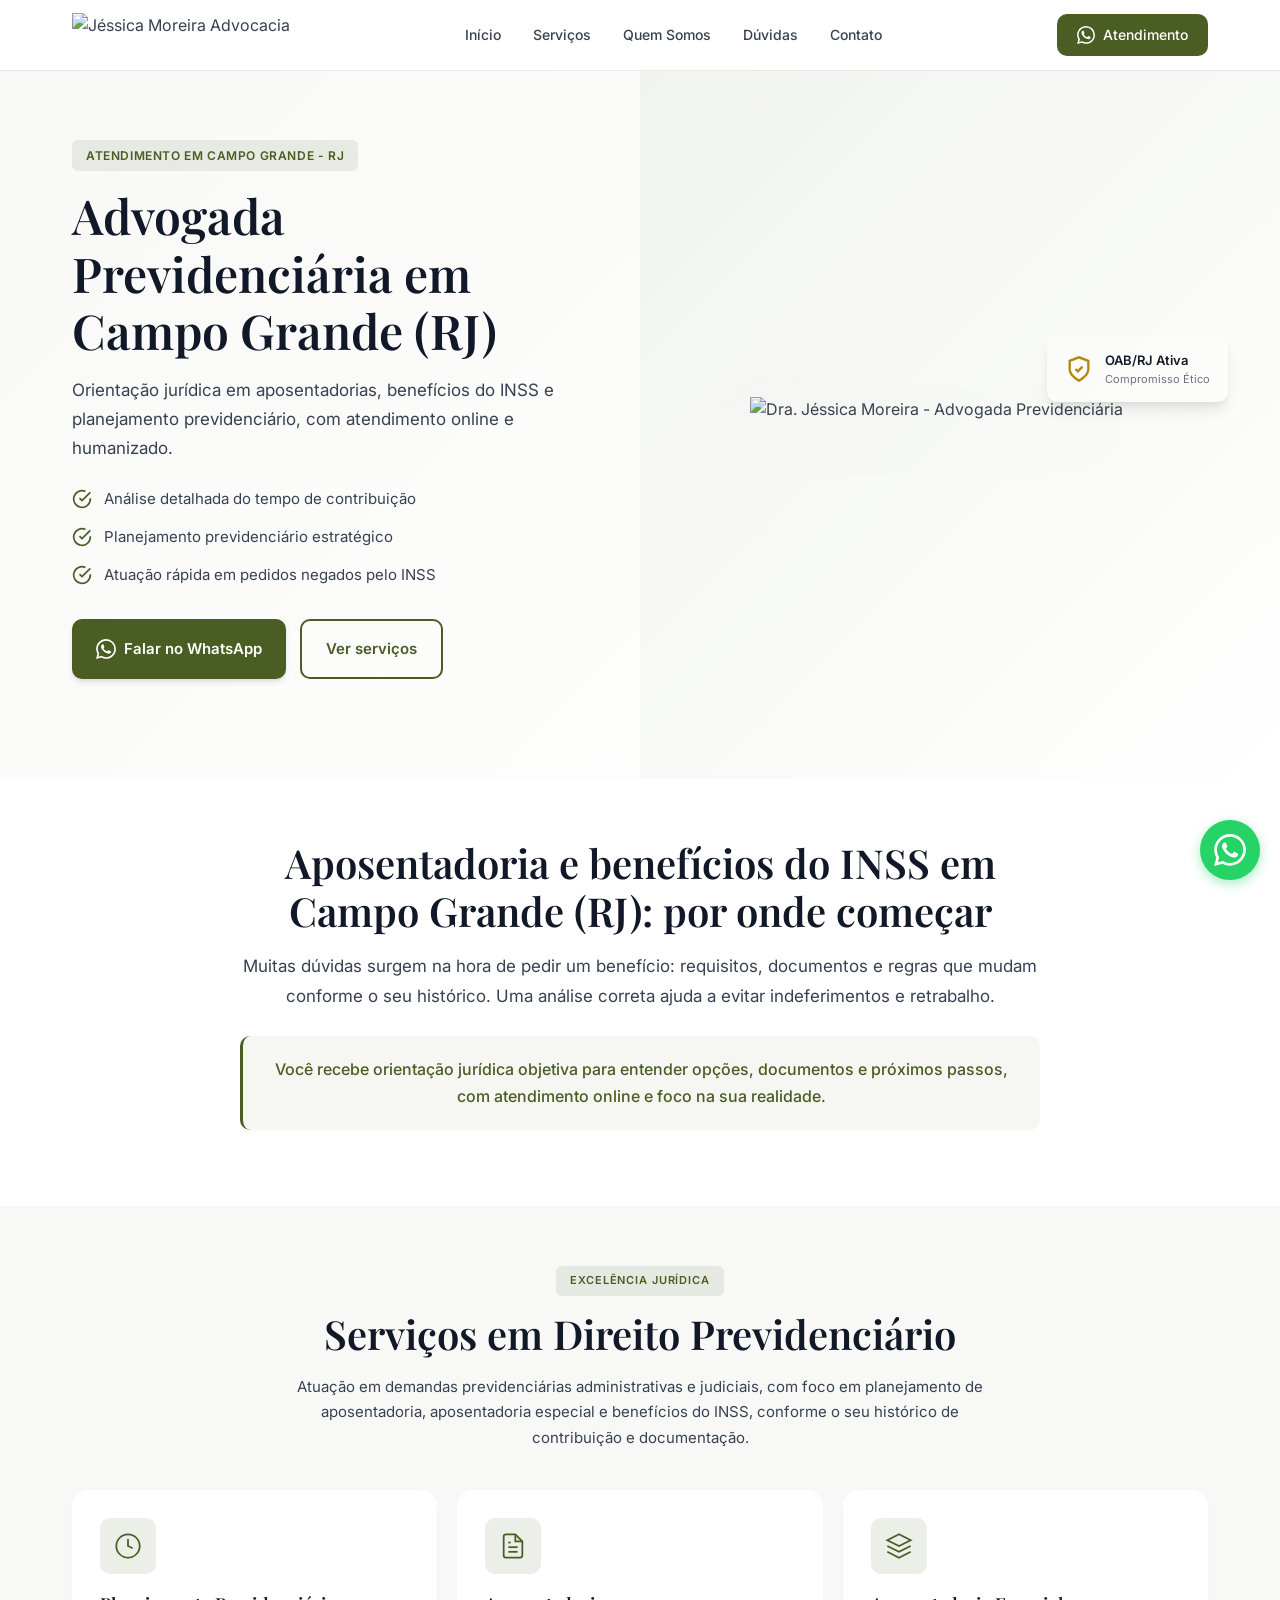
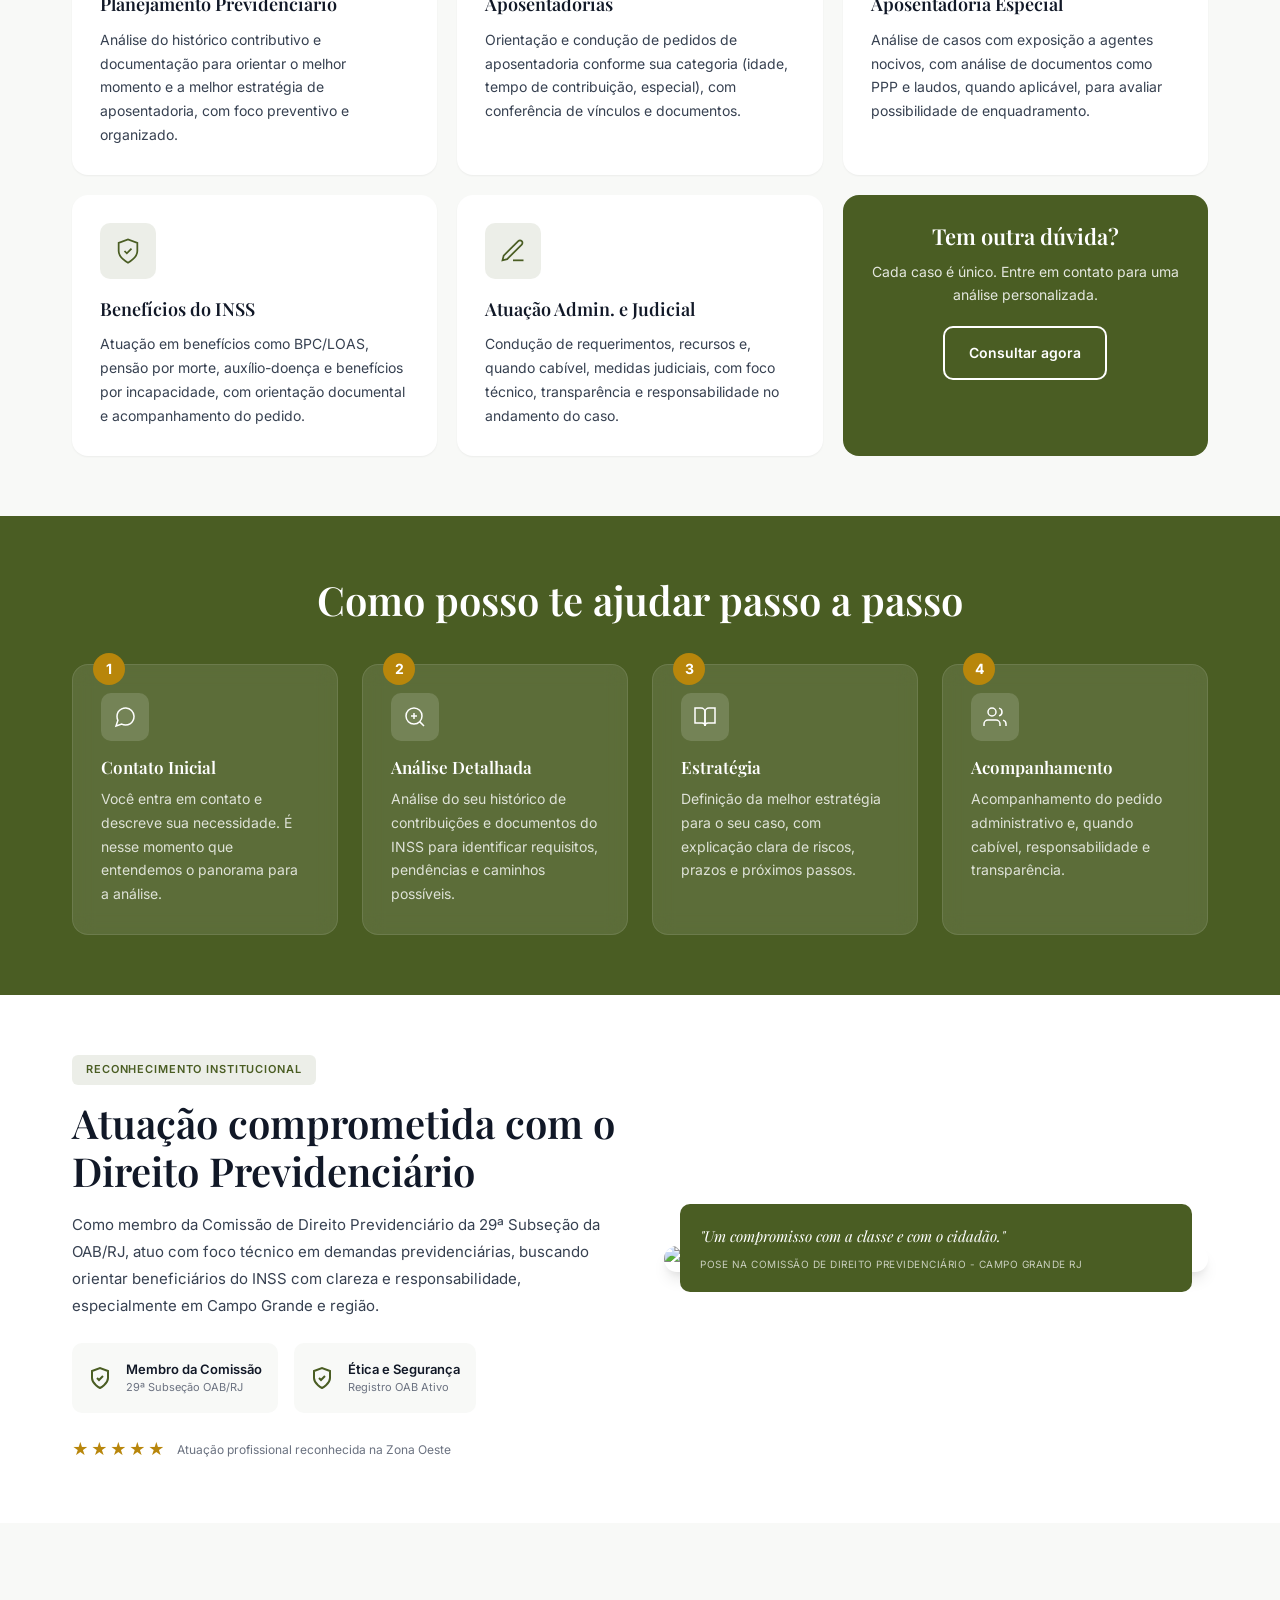
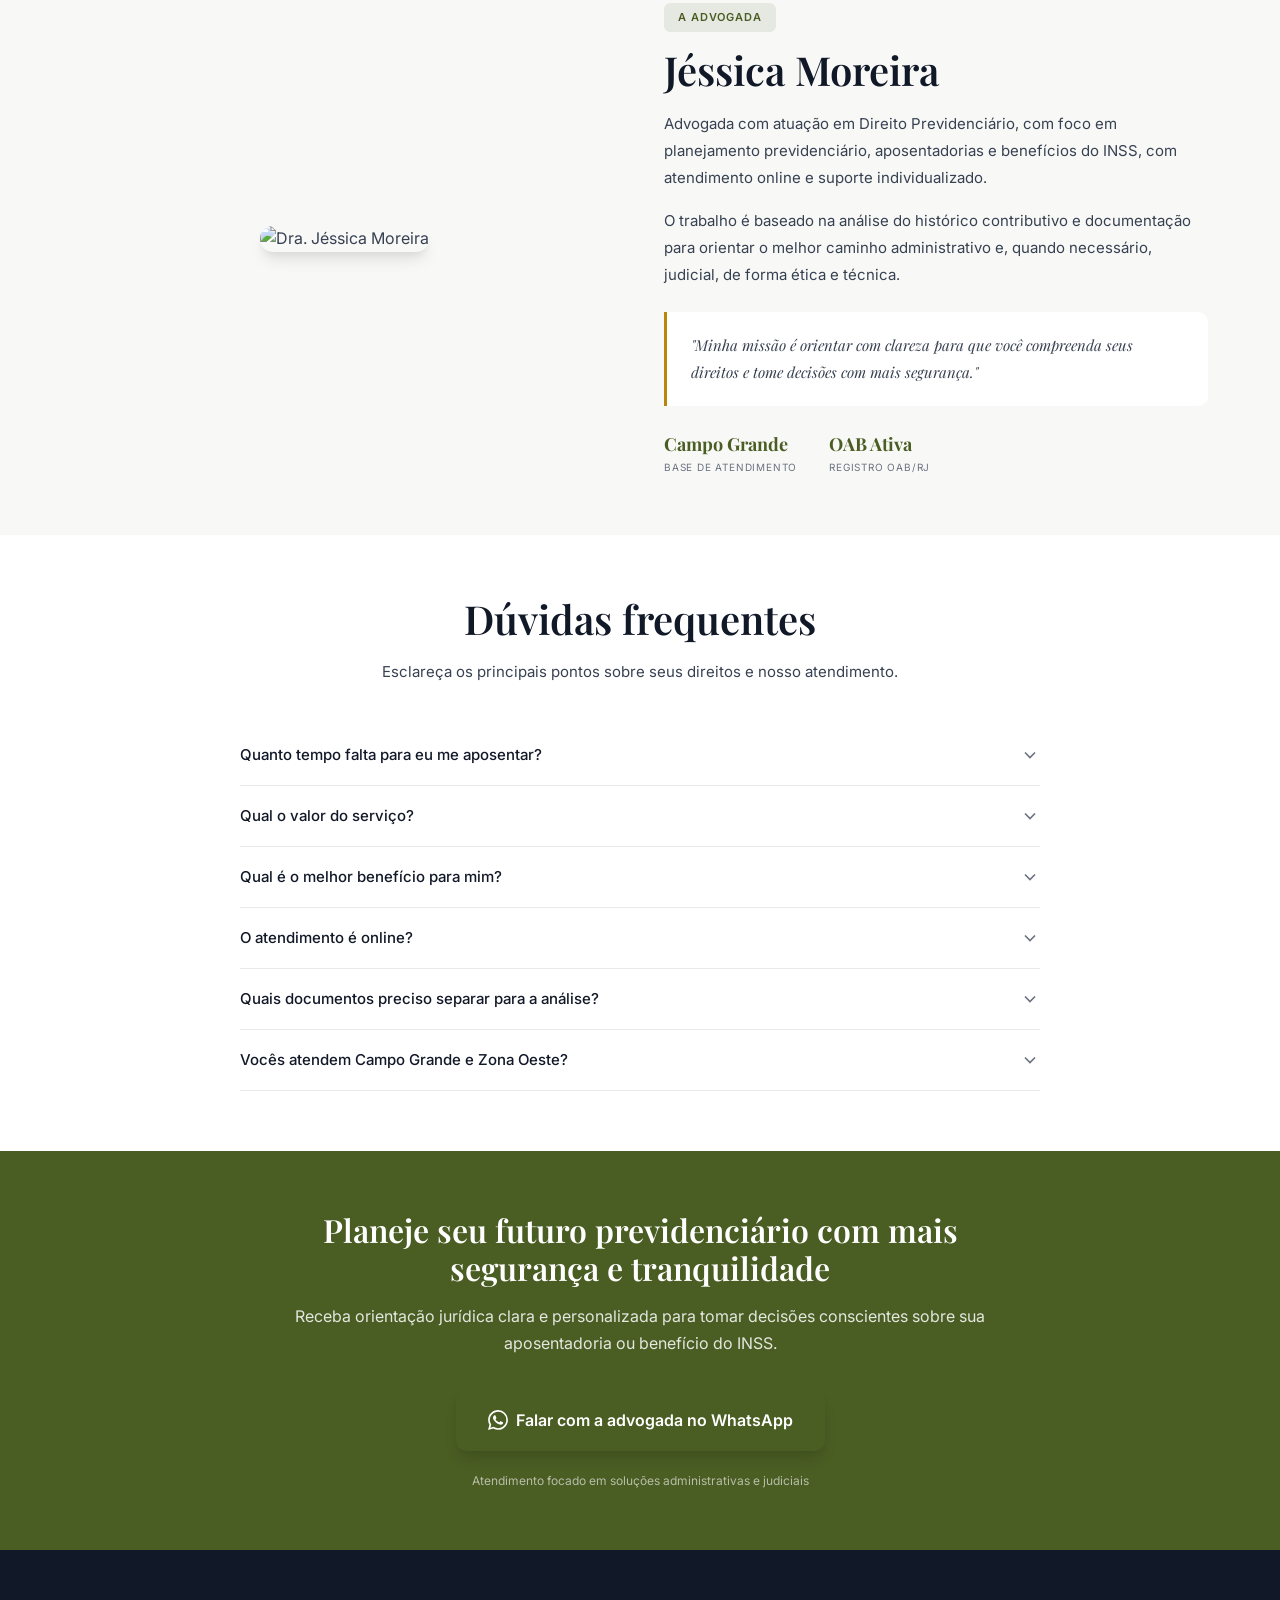
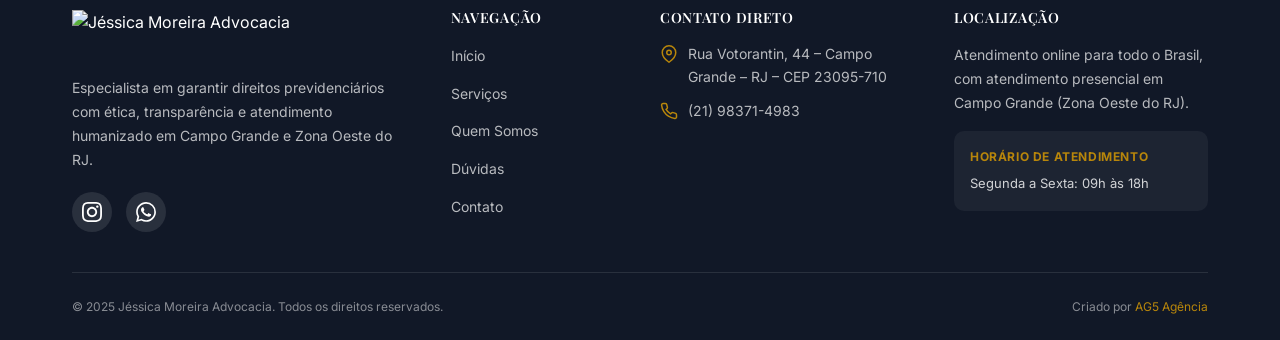
==== index.html @ 9cba7e59 "Initial deploy - Landing Page Jessica Moreira" ====
<!DOCTYPE html>
<html lang="pt-BR">

<head>
    <meta charset="UTF-8">
    <meta name="viewport" content="width=device-width, initial-scale=1.0">

    <!-- SEO Meta Tags -->
    <meta name="description"
        content="Advogada Previdenciária em Campo Grande - RJ. Atendimento humanizado para aposentadoria, benefícios do INSS e planejamento previdenciário.">
    <meta name="keywords"
        content="advogada previdenciária, Campo Grande, INSS, aposentadoria, benefícios, Zona Oeste, Rio de Janeiro">
    <meta name="author" content="Jéssica Moreira Advocacia">
    <meta name="robots" content="index, follow">
    <link rel="canonical" href="https://www.jessicamoreiraadvocacia.ag5agencia.site/">

    <!-- Open Graph / Facebook / WhatsApp -->
    <meta property="og:type" content="website">
    <meta property="og:url" content="https://www.jessicamoreiraadvocacia.ag5agencia.site/">
    <meta property="og:title" content="Advogada Previdenciária em Campo Grande - RJ | Jéssica Moreira">
    <meta property="og:description"
        content="Advocacia Previdenciária em Campo Grande - RJ. Atendimento humanizado para aposentadoria, benefícios do INSS e planejamento previdenciário.">
    <meta property="og:image"
        content="https://storage.googleapis.com/msgsndr/7hzaWcGgawCV1WudlwA7/media/697cf7ef5accfa83d52af95b.png">
    <meta property="og:locale" content="pt_BR">
    <meta property="og:site_name" content="Jéssica Moreira Advocacia">

    <!-- Twitter Card -->
    <meta name="twitter:card" content="summary_large_image">
    <meta name="twitter:url" content="https://www.jessicamoreiraadvocacia.ag5agencia.site/">
    <meta name="twitter:title" content="Advogada Previdenciária em Campo Grande - RJ | Jéssica Moreira">
    <meta name="twitter:description"
        content="Advocacia Previdenciária em Campo Grande - RJ. Atendimento humanizado para aposentadoria, benefícios do INSS e planejamento previdenciário.">
    <meta name="twitter:image"
        content="https://storage.googleapis.com/msgsndr/7hzaWcGgawCV1WudlwA7/media/697cf7ef5accfa83d52af95b.png">

    <!-- Favicon -->
    <link rel="icon" type="image/png" sizes="32x32"
        href="https://storage.googleapis.com/msgsndr/7hzaWcGgawCV1WudlwA7/media/697cf7ef1fd8275915f324a0.jpeg">
    <link rel="apple-touch-icon" sizes="180x180"
        href="https://storage.googleapis.com/msgsndr/7hzaWcGgawCV1WudlwA7/media/697cf7ef1fd8275915f324a0.jpeg">

    <title>Advogada Previdenciária em Campo Grande - RJ | Jéssica Moreira</title>

    <!-- Stylesheet -->
    <link rel="stylesheet" href="style.css">

    <!-- Google Fonts - Otimizado -->
    <link rel="preconnect" href="https://fonts.googleapis.com">
    <link rel="preconnect" href="https://fonts.gstatic.com" crossorigin>
    <link
        href="https://fonts.googleapis.com/css2?family=Playfair+Display:wght@400;600;700&family=Inter:wght@400;500;600&display=swap"
        rel="stylesheet">

    <!-- Schema.org JSON-LD -->
    <script type="application/ld+json">
    {
      "@context": "https://schema.org",
      "@type": "WebPage",
      "name": "Advogada Previdenciária em Campo Grande - RJ | Jéssica Moreira",
      "description": "Advocacia Previdenciária em Campo Grande - RJ, com atuação em aposentadorias, benefícios do INSS e planejamento previdenciário, com atendimento humanizado e online.",
      "url": "https://www.jessicamoreiraadvocacia.ag5agencia.site/",
      "mainEntity": {
        "@type": "LegalService",
        "name": "Jéssica Moreira Advocacia",
        "description": "Advocacia Previdenciária com atuação em aposentadorias, benefícios do INSS e planejamento previdenciário, com atendimento presencial em Campo Grande - RJ e online para todo o Brasil.",
        "telephone": "+5521983714983",
        "address": {
          "@type": "PostalAddress",
          "streetAddress": "Rua Votorantin, 44",
          "addressLocality": "Campo Grande",
          "addressRegion": "RJ",
          "postalCode": "23095-710",
          "addressCountry": "BR"
        },
        "geo": {
          "@type": "GeoCoordinates",
          "latitude": -22.9008,
          "longitude": -43.5564
        },
        "openingHours": "Mo-Fr 09:00-18:00",
        "areaServed": [
          { "@type": "Place", "name": "Campo Grande - RJ" },
          { "@type": "Place", "name": "Inhoaíba - RJ" },
          { "@type": "Place", "name": "Cosmos - RJ" },
          { "@type": "Place", "name": "Paciência - RJ" },
          { "@type": "Place", "name": "Guaratiba - RJ" },
          { "@type": "Place", "name": "Senador Vasconcelos - RJ" },
          { "@type": "Place", "name": "Santíssimo - RJ" },
          { "@type": "Place", "name": "Realengo - RJ" },
          { "@type": "Place", "name": "Bangu - RJ" }
        ],
        "sameAs": [
          "https://instagram.com/jessica.moreira.adv"
        ],
        "hasOfferCatalog": {
          "@type": "OfferCatalog",
          "name": "Serviços Previdenciários",
          "itemListElement": [
            {
              "@type": "Service",
              "name": "Planejamento Previdenciário",
              "serviceType": "Planejamento previdenciário"
            },
            {
              "@type": "Service",
              "name": "Aposentadorias",
              "serviceType": "Aposentadoria por idade, tempo de contribuição e especial"
            },
            {
              "@type": "Service",
              "name": "Aposentadoria Especial",
              "serviceType": "Análise de aposentadoria especial com PPP e laudos"
            },
            {
              "@type": "Service",
              "name": "Benefícios do INSS",
              "serviceType": "BPC/LOAS, pensão por morte e benefícios por incapacidade"
            },
            {
              "@type": "Service",
              "name": "Atuação Administrativa e Judicial",
              "serviceType": "Requerimentos, recursos e ações previdenciárias"
            }
          ]
        }
      }
    }
    </script>
</head>

<body>
    <!-- Header -->
    <header class="header" id="header">
        <div class="container">
            <div class="header-content">
                <a href="#" class="logo">
                    <img src="https://storage.googleapis.com/msgsndr/7hzaWcGgawCV1WudlwA7/media/697cf7ef1fd8275915f324a0.jpeg"
                        alt="Jéssica Moreira Advocacia">
                </a>
                <nav class="nav" id="nav">
                    <ul class="nav-list">
                        <li><a href="#inicio" class="nav-link">Início</a></li>
                        <li><a href="#servicos" class="nav-link">Serviços</a></li>
                        <li><a href="#sobre" class="nav-link">Quem Somos</a></li>
                        <li><a href="#faq" class="nav-link">Dúvidas</a></li>
                        <li><a href="#contato" class="nav-link">Contato</a></li>
                    </ul>
                </nav>
                <a href="https://wa.me/5521983714983?text=Ol%C3%A1%2C%20vim%20pelo%20site%20e%20gostaria%20de%20mais%20informa%C3%A7%C3%B5es."
                    class="btn-header" target="_blank">
                    <svg class="icon-whatsapp" viewBox="0 0 24 24" fill="currentColor">
                        <path
                            d="M17.472 14.382c-.297-.149-1.758-.867-2.03-.967-.273-.099-.471-.148-.67.15-.197.297-.767.966-.94 1.164-.173.199-.347.223-.644.075-.297-.15-1.255-.463-2.39-1.475-.883-.788-1.48-1.761-1.653-2.059-.173-.297-.018-.458.13-.606.134-.133.298-.347.446-.52.149-.174.198-.298.298-.497.099-.198.05-.371-.025-.52-.075-.149-.669-1.612-.916-2.207-.242-.579-.487-.5-.669-.51-.173-.008-.371-.01-.57-.01-.198 0-.52.074-.792.372-.272.297-1.04 1.016-1.04 2.479 0 1.462 1.065 2.875 1.213 3.074.149.198 2.096 3.2 5.077 4.487.709.306 1.262.489 1.694.625.712.227 1.36.195 1.871.118.571-.085 1.758-.719 2.006-1.413.248-.694.248-1.289.173-1.413-.074-.124-.272-.198-.57-.347m-5.421 7.403h-.004a9.87 9.87 0 01-5.031-1.378l-.361-.214-3.741.982.998-3.648-.235-.374a9.86 9.86 0 01-1.51-5.26c.001-5.45 4.436-9.884 9.888-9.884 2.64 0 5.122 1.03 6.988 2.898a9.825 9.825 0 012.893 6.994c-.003 5.45-4.437 9.884-9.885 9.884m8.413-18.297A11.815 11.815 0 0012.05 0C5.495 0 .16 5.335.157 11.892c0 2.096.547 4.142 1.588 5.945L.057 24l6.305-1.654a11.882 11.882 0 005.683 1.448h.005c6.554 0 11.89-5.335 11.893-11.893a11.821 11.821 0 00-3.48-8.413z" />
                    </svg>
                    Atendimento
                </a>
                <button class="menu-toggle" id="menuToggle" aria-label="Menu">
                    <span></span>
                    <span></span>
                    <span></span>
                </button>
            </div>
        </div>
    </header>

    <main>
        <!-- Hero Section -->
        <section class="hero" id="inicio">
            <div class="container">
                <div class="hero-content">
                    <div class="hero-text">
                        <span class="hero-tag">Atendimento em Campo Grande - RJ</span>
                        <h1 class="hero-title">Advogada Previdenciária em Campo Grande (RJ)</h1>
                        <p class="hero-subtitle">Orientação jurídica em aposentadorias, benefícios do INSS e
                            planejamento previdenciário, com atendimento online e humanizado.</p>
                        <ul class="hero-bullets">
                            <li>
                                <svg class="bullet-icon" viewBox="0 0 24 24" fill="none" stroke="currentColor"
                                    stroke-width="2">
                                    <path d="M22 11.08V12a10 10 0 1 1-5.93-9.14" />
                                    <polyline points="22 4 12 14.01 9 11.01" />
                                </svg>
                                Análise detalhada do tempo de contribuição
                            </li>
                            <li>
                                <svg class="bullet-icon" viewBox="0 0 24 24" fill="none" stroke="currentColor"
                                    stroke-width="2">
                                    <path d="M22 11.08V12a10 10 0 1 1-5.93-9.14" />
                                    <polyline points="22 4 12 14.01 9 11.01" />
                                </svg>
                                Planejamento previdenciário estratégico
                            </li>
                            <li>
                                <svg class="bullet-icon" viewBox="0 0 24 24" fill="none" stroke="currentColor"
                                    stroke-width="2">
                                    <path d="M22 11.08V12a10 10 0 1 1-5.93-9.14" />
                                    <polyline points="22 4 12 14.01 9 11.01" />
                                </svg>
                                Atuação rápida em pedidos negados pelo INSS
                            </li>
                        </ul>
                        <div class="hero-buttons">
                            <a href="https://wa.me/5521983714983?text=Ol%C3%A1%2C%20vim%20pelo%20site%20e%20gostaria%20de%20mais%20informa%C3%A7%C3%B5es."
                                class="btn-primary" target="_blank">
                                <svg class="btn-icon" viewBox="0 0 24 24" fill="currentColor">
                                    <path
                                        d="M17.472 14.382c-.297-.149-1.758-.867-2.03-.967-.273-.099-.471-.148-.67.15-.197.297-.767.966-.94 1.164-.173.199-.347.223-.644.075-.297-.15-1.255-.463-2.39-1.475-.883-.788-1.48-1.761-1.653-2.059-.173-.297-.018-.458.13-.606.134-.133.298-.347.446-.52.149-.174.198-.298.298-.497.099-.198.05-.371-.025-.52-.075-.149-.669-1.612-.916-2.207-.242-.579-.487-.5-.669-.51-.173-.008-.371-.01-.57-.01-.198 0-.52.074-.792.372-.272.297-1.04 1.016-1.04 2.479 0 1.462 1.065 2.875 1.213 3.074.149.198 2.096 3.2 5.077 4.487.709.306 1.262.489 1.694.625.712.227 1.36.195 1.871.118.571-.085 1.758-.719 2.006-1.413.248-.694.248-1.289.173-1.413-.074-.124-.272-.198-.57-.347m-5.421 7.403h-.004a9.87 9.87 0 01-5.031-1.378l-.361-.214-3.741.982.998-3.648-.235-.374a9.86 9.86 0 01-1.51-5.26c.001-5.45 4.436-9.884 9.888-9.884 2.64 0 5.122 1.03 6.988 2.898a9.825 9.825 0 012.893 6.994c-.003 5.45-4.437 9.884-9.885 9.884m8.413-18.297A11.815 11.815 0 0012.05 0C5.495 0 .16 5.335.157 11.892c0 2.096.547 4.142 1.588 5.945L.057 24l6.305-1.654a11.882 11.882 0 005.683 1.448h.005c6.554 0 11.89-5.335 11.893-11.893a11.821 11.821 0 00-3.48-8.413z" />
                                </svg>
                                Falar no WhatsApp
                            </a>
                            <a href="#servicos" class="btn-secondary">Ver serviços</a>
                        </div>
                    </div>
                    <div class="hero-image">
                        <img src="https://storage.googleapis.com/msgsndr/7hzaWcGgawCV1WudlwA7/media/697cf7ef5accfa83d52af95b.png"
                            alt="Dra. Jéssica Moreira - Advogada Previdenciária">
                        <div class="hero-badge">
                            <svg class="badge-icon" viewBox="0 0 24 24" fill="none" stroke="currentColor"
                                stroke-width="2">
                                <path d="M12 22s8-4 8-10V5l-8-3-8 3v7c0 6 8 10 8 10z" />
                                <path d="M9 12l2 2 4-4" />
                            </svg>
                            <div class="badge-text">
                                <strong>OAB/RJ Ativa</strong>
                                <span>Compromisso Ético</span>
                            </div>
                        </div>
                    </div>
                </div>
            </div>
            <div class="hero-decoration"></div>
        </section>

        <!-- Empatia Section -->
        <section class="empatia" id="empatia">
            <div class="container">
                <div class="empatia-content">
                    <h2 class="section-title">Aposentadoria e benefícios do INSS em Campo Grande (RJ): por onde começar
                    </h2>
                    <p class="empatia-text">Muitas dúvidas surgem na hora de pedir um benefício: requisitos, documentos
                        e regras que mudam conforme o seu histórico. Uma análise correta ajuda a evitar indeferimentos e
                        retrabalho.</p>
                    <p class="empatia-highlight">Você recebe orientação jurídica objetiva para entender opções,
                        documentos e próximos passos, com atendimento online e foco na sua realidade.</p>
                </div>
            </div>
        </section>

        <!-- Serviços Section -->
        <section class="servicos" id="servicos">
            <div class="container">
                <div class="section-header">
                    <span class="section-tag">Excelência Jurídica</span>
                    <h2 class="section-title">Serviços em Direito Previdenciário</h2>
                    <p class="section-description">Atuação em demandas previdenciárias administrativas e judiciais, com
                        foco em planejamento de aposentadoria, aposentadoria especial e benefícios do INSS, conforme o
                        seu histórico de contribuição e documentação.</p>
                </div>
                <div class="servicos-grid">
                    <div class="servico-card">
                        <div class="servico-icon">
                            <svg viewBox="0 0 24 24" fill="none" stroke="currentColor" stroke-width="1.5">
                                <circle cx="12" cy="12" r="10" />
                                <path d="M12 6v6l4 2" />
                            </svg>
                        </div>
                        <h3>Planejamento Previdenciário</h3>
                        <p>Análise do histórico contributivo e documentação para orientar o melhor momento e a melhor
                            estratégia de aposentadoria, com foco preventivo e organizado.</p>
                    </div>
                    <div class="servico-card">
                        <div class="servico-icon">
                            <svg viewBox="0 0 24 24" fill="none" stroke="currentColor" stroke-width="1.5">
                                <path d="M14 2H6a2 2 0 0 0-2 2v16a2 2 0 0 0 2 2h12a2 2 0 0 0 2-2V8z" />
                                <polyline points="14 2 14 8 20 8" />
                                <line x1="16" y1="13" x2="8" y2="13" />
                                <line x1="16" y1="17" x2="8" y2="17" />
                                <polyline points="10 9 9 9 8 9" />
                            </svg>
                        </div>
                        <h3>Aposentadorias</h3>
                        <p>Orientação e condução de pedidos de aposentadoria conforme sua categoria (idade, tempo de
                            contribuição, especial), com conferência de vínculos e documentos.</p>
                    </div>
                    <div class="servico-card">
                        <div class="servico-icon">
                            <svg viewBox="0 0 24 24" fill="none" stroke="currentColor" stroke-width="1.5">
                                <path d="M12 2L2 7l10 5 10-5-10-5z" />
                                <path d="M2 17l10 5 10-5" />
                                <path d="M2 12l10 5 10-5" />
                            </svg>
                        </div>
                        <h3>Aposentadoria Especial</h3>
                        <p>Análise de casos com exposição a agentes nocivos, com análise de documentos como PPP e
                            laudos, quando aplicável, para avaliar possibilidade de enquadramento.</p>
                    </div>
                    <div class="servico-card">
                        <div class="servico-icon">
                            <svg viewBox="0 0 24 24" fill="none" stroke="currentColor" stroke-width="1.5">
                                <path d="M12 22s8-4 8-10V5l-8-3-8 3v7c0 6 8 10 8 10z" />
                                <path d="M9 12l2 2 4-4" />
                            </svg>
                        </div>
                        <h3>Benefícios do INSS</h3>
                        <p>Atuação em benefícios como BPC/LOAS, pensão por morte, auxílio-doença e benefícios por
                            incapacidade, com orientação documental e acompanhamento do pedido.</p>
                    </div>
                    <div class="servico-card">
                        <div class="servico-icon">
                            <svg viewBox="0 0 24 24" fill="none" stroke="currentColor" stroke-width="1.5">
                                <path d="M12 20h9" />
                                <path d="M16.5 3.5a2.121 2.121 0 0 1 3 3L7 19l-4 1 1-4L16.5 3.5z" />
                            </svg>
                        </div>
                        <h3>Atuação Admin. e Judicial</h3>
                        <p>Condução de requerimentos, recursos e, quando cabível, medidas judiciais, com foco técnico,
                            transparência e responsabilidade no andamento do caso.</p>
                    </div>
                    <div class="servico-cta-card">
                        <h3>Tem outra dúvida?</h3>
                        <p>Cada caso é único. Entre em contato para uma análise personalizada.</p>
                        <a href="https://wa.me/5521983714983?text=Ol%C3%A1%2C%20vim%20pelo%20site%20e%20gostaria%20de%20mais%20informa%C3%A7%C3%B5es."
                            class="btn-outline" target="_blank">Consultar agora</a>
                    </div>
                </div>
            </div>
        </section>

        <!-- Como Funciona Section -->
        <section class="como-funciona" id="como-funciona">
            <div class="container">
                <div class="section-header">
                    <h2 class="section-title light">Como posso te ajudar passo a passo</h2>
                </div>
                <div class="passos-grid">
                    <div class="passo-card">
                        <div class="passo-numero">1</div>
                        <div class="passo-icon">
                            <svg viewBox="0 0 24 24" fill="none" stroke="currentColor" stroke-width="1.5">
                                <path
                                    d="M21 11.5a8.38 8.38 0 0 1-.9 3.8 8.5 8.5 0 0 1-7.6 4.7 8.38 8.38 0 0 1-3.8-.9L3 21l1.9-5.7a8.38 8.38 0 0 1-.9-3.8 8.5 8.5 0 0 1 4.7-7.6 8.38 8.38 0 0 1 3.8-.9h.5a8.48 8.48 0 0 1 8 8v.5z" />
                            </svg>
                        </div>
                        <h3>Contato Inicial</h3>
                        <p>Você entra em contato e descreve sua necessidade. É nesse momento que entendemos o panorama
                            para a análise.</p>
                    </div>
                    <div class="passo-card">
                        <div class="passo-numero">2</div>
                        <div class="passo-icon">
                            <svg viewBox="0 0 24 24" fill="none" stroke="currentColor" stroke-width="1.5">
                                <circle cx="11" cy="11" r="8" />
                                <path d="M21 21l-4.35-4.35" />
                                <path d="M11 8v6" />
                                <path d="M8 11h6" />
                            </svg>
                        </div>
                        <h3>Análise Detalhada</h3>
                        <p>Análise do seu histórico de contribuições e documentos do INSS para identificar requisitos,
                            pendências e caminhos possíveis.</p>
                    </div>
                    <div class="passo-card">
                        <div class="passo-numero">3</div>
                        <div class="passo-icon">
                            <svg viewBox="0 0 24 24" fill="none" stroke="currentColor" stroke-width="1.5">
                                <path d="M2 3h6a4 4 0 0 1 4 4v14a3 3 0 0 0-3-3H2z" />
                                <path d="M22 3h-6a4 4 0 0 0-4 4v14a3 3 0 0 1 3-3h7z" />
                            </svg>
                        </div>
                        <h3>Estratégia</h3>
                        <p>Definição da melhor estratégia para o seu caso, com explicação clara de riscos, prazos e
                            próximos passos.</p>
                    </div>
                    <div class="passo-card">
                        <div class="passo-numero">4</div>
                        <div class="passo-icon">
                            <svg viewBox="0 0 24 24" fill="none" stroke="currentColor" stroke-width="1.5">
                                <path d="M17 21v-2a4 4 0 0 0-4-4H5a4 4 0 0 0-4 4v2" />
                                <circle cx="9" cy="7" r="4" />
                                <path d="M23 21v-2a4 4 0 0 0-3-3.87" />
                                <path d="M16 3.13a4 4 0 0 1 0 7.75" />
                            </svg>
                        </div>
                        <h3>Acompanhamento</h3>
                        <p>Acompanhamento do pedido administrativo e, quando cabível, responsabilidade e transparência.
                        </p>
                    </div>
                </div>
            </div>
        </section>

        <!-- Autoridade Section -->
        <section class="autoridade" id="autoridade">
            <div class="container">
                <div class="autoridade-content">
                    <div class="autoridade-text">
                        <span class="section-tag">Reconhecimento Institucional</span>
                        <h2 class="section-title">Atuação comprometida com o Direito Previdenciário</h2>
                        <p>Como membro da Comissão de Direito Previdenciário da 29ª Subseção da OAB/RJ, atuo com foco
                            técnico em demandas previdenciárias, buscando orientar beneficiários do INSS com clareza e
                            responsabilidade, especialmente em Campo Grande e região.</p>
                        <div class="autoridade-badges">
                            <div class="badge-item">
                                <svg viewBox="0 0 24 24" fill="none" stroke="currentColor" stroke-width="2">
                                    <path d="M12 22s8-4 8-10V5l-8-3-8 3v7c0 6 8 10 8 10z" />
                                    <path d="M9 12l2 2 4-4" />
                                </svg>
                                <div>
                                    <strong>Membro da Comissão</strong>
                                    <span>29ª Subseção OAB/RJ</span>
                                </div>
                            </div>
                            <div class="badge-item">
                                <svg viewBox="0 0 24 24" fill="none" stroke="currentColor" stroke-width="2">
                                    <path d="M12 22s8-4 8-10V5l-8-3-8 3v7c0 6 8 10 8 10z" />
                                    <path d="M9 12l2 2 4-4" />
                                </svg>
                                <div>
                                    <strong>Ética e Segurança</strong>
                                    <span>Registro OAB Ativo</span>
                                </div>
                            </div>
                        </div>
                        <div class="autoridade-stars">
                            <span class="stars">★★★★★</span>
                            <span class="stars-text">Atuação profissional reconhecida na Zona Oeste</span>
                        </div>
                    </div>
                    <div class="autoridade-image">
                        <img src="https://storage.googleapis.com/msgsndr/7hzaWcGgawCV1WudlwA7/media/697cf7ef66e7ca856b348fcb.png"
                            alt="Dra. Jéssica Moreira em evento institucional">
                        <div class="autoridade-quote">
                            <p>"Um compromisso com a classe e com o cidadão."</p>
                            <span>POSE NA COMISSÃO DE DIREITO PREVIDENCIÁRIO - CAMPO GRANDE RJ</span>
                        </div>
                    </div>
                </div>
            </div>
        </section>

        <!-- Sobre Section -->
        <section class="sobre" id="sobre">
            <div class="container">
                <div class="sobre-content">
                    <div class="sobre-image">
                        <img src="https://storage.googleapis.com/msgsndr/7hzaWcGgawCV1WudlwA7/media/697cf7ef5accfa83d52af95b.png"
                            alt="Dra. Jéssica Moreira">
                    </div>
                    <div class="sobre-text">
                        <span class="section-tag">A Advogada</span>
                        <h2 class="section-title">Jéssica Moreira</h2>
                        <p>Advogada com atuação em Direito Previdenciário, com foco em planejamento previdenciário,
                            aposentadorias e benefícios do INSS, com atendimento online e suporte individualizado.</p>
                        <p>O trabalho é baseado na análise do histórico contributivo e documentação para orientar o
                            melhor caminho administrativo e, quando necessário, judicial, de forma ética e técnica.</p>
                        <blockquote>
                            <p>"Minha missão é orientar com clareza para que você compreenda seus direitos e tome
                                decisões com mais segurança."</p>
                        </blockquote>
                        <div class="sobre-info">
                            <div class="info-item">
                                <strong>Campo Grande</strong>
                                <span>BASE DE ATENDIMENTO</span>
                            </div>
                            <div class="info-item">
                                <strong>OAB Ativa</strong>
                                <span>REGISTRO OAB/RJ</span>
                            </div>
                        </div>
                    </div>
                </div>
            </div>
        </section>

        <!-- FAQ Section -->
        <section class="faq" id="faq">
            <div class="container">
                <div class="section-header">
                    <h2 class="section-title">Dúvidas frequentes</h2>
                    <p class="section-description">Esclareça os principais pontos sobre seus direitos e nosso
                        atendimento.</p>
                </div>
                <div class="faq-list">
                    <div class="faq-item">
                        <button class="faq-question">
                            <span>Quanto tempo falta para eu me aposentar?</span>
                            <svg class="faq-icon" viewBox="0 0 24 24" fill="none" stroke="currentColor"
                                stroke-width="2">
                                <polyline points="6 9 12 15 18 9" />
                            </svg>
                        </button>
                        <div class="faq-answer">
                            <p>O tempo de aposentadoria depende de vários fatores: idade, tempo de contribuição, tipo de
                                trabalho realizado e regras vigentes. A melhor forma de saber é através de uma análise
                                individualizada do seu caso.</p>
                        </div>
                    </div>
                    <div class="faq-item">
                        <button class="faq-question">
                            <span>Qual o valor do serviço?</span>
                            <svg class="faq-icon" viewBox="0 0 24 24" fill="none" stroke="currentColor"
                                stroke-width="2">
                                <polyline points="6 9 12 15 18 9" />
                            </svg>
                        </button>
                        <div class="faq-answer">
                            <p>O valor é definido após análise do caso, pois depende da complexidade e do tipo de
                                demanda. Entre em contato para uma avaliação personalizada.</p>
                        </div>
                    </div>
                    <div class="faq-item">
                        <button class="faq-question">
                            <span>Qual é o melhor benefício para mim?</span>
                            <svg class="faq-icon" viewBox="0 0 24 24" fill="none" stroke="currentColor"
                                stroke-width="2">
                                <polyline points="6 9 12 15 18 9" />
                            </svg>
                        </button>
                        <div class="faq-answer">
                            <p>Isso depende do seu perfil contributivo, idade, tempo de trabalho e necessidades
                                específicas. Uma análise detalhada ajuda a identificar a melhor opção para você.</p>
                        </div>
                    </div>
                    <div class="faq-item">
                        <button class="faq-question">
                            <span>O atendimento é online?</span>
                            <svg class="faq-icon" viewBox="0 0 24 24" fill="none" stroke="currentColor"
                                stroke-width="2">
                                <polyline points="6 9 12 15 18 9" />
                            </svg>
                        </button>
                        <div class="faq-answer">
                            <p>Sim! Ofereço atendimento online para todo o Brasil, com a mesma qualidade e dedicação do
                                atendimento presencial. Também atendo presencialmente em Campo Grande - RJ.</p>
                        </div>
                    </div>
                    <div class="faq-item">
                        <button class="faq-question">
                            <span>Quais documentos preciso separar para a análise?</span>
                            <svg class="faq-icon" viewBox="0 0 24 24" fill="none" stroke="currentColor"
                                stroke-width="2">
                                <polyline points="6 9 12 15 18 9" />
                            </svg>
                        </button>
                        <div class="faq-answer">
                            <p>Em geral: CNIS, documento de identidade, comprovante de residência, carteira de trabalho
                                e documentos específicos conforme o pedido (ex: laudos/PPP em aposentadoria especial).
                            </p>
                        </div>
                    </div>
                    <div class="faq-item">
                        <button class="faq-question">
                            <span>Vocês atendem Campo Grande e Zona Oeste?</span>
                            <svg class="faq-icon" viewBox="0 0 24 24" fill="none" stroke="currentColor"
                                stroke-width="2">
                                <polyline points="6 9 12 15 18 9" />
                            </svg>
                        </button>
                        <div class="faq-answer">
                            <p>Sim! Atendo Campo Grande - RJ e toda a Zona Oeste do Rio de Janeiro, além de atendimento
                                online para outras regiões.</p>
                        </div>
                    </div>
                </div>
            </div>
        </section>

        <!-- CTA Final Section -->
        <section class="cta-final" id="contato">
            <div class="container">
                <div class="cta-content">
                    <h2 class="cta-title">Planeje seu futuro previdenciário com mais segurança e tranquilidade</h2>
                    <p class="cta-text">Receba orientação jurídica clara e personalizada para tomar decisões conscientes
                        sobre sua aposentadoria ou benefício do INSS.</p>
                    <a href="https://wa.me/5521983714983?text=Ol%C3%A1%2C%20vim%20pelo%20site%20e%20gostaria%20de%20mais%20informa%C3%A7%C3%B5es."
                        class="btn-cta" target="_blank">
                        <svg class="btn-icon" viewBox="0 0 24 24" fill="currentColor">
                            <path
                                d="M17.472 14.382c-.297-.149-1.758-.867-2.03-.967-.273-.099-.471-.148-.67.15-.197.297-.767.966-.94 1.164-.173.199-.347.223-.644.075-.297-.15-1.255-.463-2.39-1.475-.883-.788-1.48-1.761-1.653-2.059-.173-.297-.018-.458.13-.606.134-.133.298-.347.446-.52.149-.174.198-.298.298-.497.099-.198.05-.371-.025-.52-.075-.149-.669-1.612-.916-2.207-.242-.579-.487-.5-.669-.51-.173-.008-.371-.01-.57-.01-.198 0-.52.074-.792.372-.272.297-1.04 1.016-1.04 2.479 0 1.462 1.065 2.875 1.213 3.074.149.198 2.096 3.2 5.077 4.487.709.306 1.262.489 1.694.625.712.227 1.36.195 1.871.118.571-.085 1.758-.719 2.006-1.413.248-.694.248-1.289.173-1.413-.074-.124-.272-.198-.57-.347m-5.421 7.403h-.004a9.87 9.87 0 01-5.031-1.378l-.361-.214-3.741.982.998-3.648-.235-.374a9.86 9.86 0 01-1.51-5.26c.001-5.45 4.436-9.884 9.888-9.884 2.64 0 5.122 1.03 6.988 2.898a9.825 9.825 0 012.893 6.994c-.003 5.45-4.437 9.884-9.885 9.884m8.413-18.297A11.815 11.815 0 0012.05 0C5.495 0 .16 5.335.157 11.892c0 2.096.547 4.142 1.588 5.945L.057 24l6.305-1.654a11.882 11.882 0 005.683 1.448h.005c6.554 0 11.89-5.335 11.893-11.893a11.821 11.821 0 00-3.48-8.413z" />
                        </svg>
                        Falar com a advogada no WhatsApp
                    </a>
                    <p class="cta-note">Atendimento focado em soluções administrativas e judiciais</p>
                </div>
            </div>
        </section>
    </main>

    <!-- Footer -->
    <footer class="footer">
        <div class="container">
            <div class="footer-content">
                <div class="footer-brand">
                    <img src="https://storage.googleapis.com/msgsndr/7hzaWcGgawCV1WudlwA7/media/697cf7ef1fd8275915f324a0.jpeg"
                        alt="Jéssica Moreira Advocacia" class="footer-logo">
                    <p>Especialista em garantir direitos previdenciários com ética, transparência e atendimento
                        humanizado em Campo Grande e Zona Oeste do RJ.</p>
                    <div class="footer-social">
                        <a href="https://instagram.com/jessica.moreira.adv" target="_blank" aria-label="Instagram">
                            <svg viewBox="0 0 24 24" fill="currentColor">
                                <path
                                    d="M12 2.163c3.204 0 3.584.012 4.85.07 3.252.148 4.771 1.691 4.919 4.919.058 1.265.069 1.645.069 4.849 0 3.205-.012 3.584-.069 4.849-.149 3.225-1.664 4.771-4.919 4.919-1.266.058-1.644.07-4.85.07-3.204 0-3.584-.012-4.849-.07-3.26-.149-4.771-1.699-4.919-4.92-.058-1.265-.07-1.644-.07-4.849 0-3.204.013-3.583.07-4.849.149-3.227 1.664-4.771 4.919-4.919 1.266-.057 1.645-.069 4.849-.069zm0-2.163c-3.259 0-3.667.014-4.947.072-4.358.2-6.78 2.618-6.98 6.98-.059 1.281-.073 1.689-.073 4.948 0 3.259.014 3.668.072 4.948.2 4.358 2.618 6.78 6.98 6.98 1.281.058 1.689.072 4.948.072 3.259 0 3.668-.014 4.948-.072 4.354-.2 6.782-2.618 6.979-6.98.059-1.28.073-1.689.073-4.948 0-3.259-.014-3.667-.072-4.947-.196-4.354-2.617-6.78-6.979-6.98-1.281-.059-1.69-.073-4.949-.073zm0 5.838c-3.403 0-6.162 2.759-6.162 6.162s2.759 6.163 6.162 6.163 6.162-2.759 6.162-6.163c0-3.403-2.759-6.162-6.162-6.162zm0 10.162c-2.209 0-4-1.79-4-4 0-2.209 1.791-4 4-4s4 1.791 4 4c0 2.21-1.791 4-4 4zm6.406-11.845c-.796 0-1.441.645-1.441 1.44s.645 1.44 1.441 1.44c.795 0 1.439-.645 1.439-1.44s-.644-1.44-1.439-1.44z" />
                            </svg>
                        </a>
                        <a href="https://wa.me/5521983714983?text=Ol%C3%A1%2C%20vim%20pelo%20site%20e%20gostaria%20de%20mais%20informa%C3%A7%C3%B5es."
                            target="_blank" aria-label="WhatsApp">
                            <svg viewBox="0 0 24 24" fill="currentColor">
                                <path
                                    d="M17.472 14.382c-.297-.149-1.758-.867-2.03-.967-.273-.099-.471-.148-.67.15-.197.297-.767.966-.94 1.164-.173.199-.347.223-.644.075-.297-.15-1.255-.463-2.39-1.475-.883-.788-1.48-1.761-1.653-2.059-.173-.297-.018-.458.13-.606.134-.133.298-.347.446-.52.149-.174.198-.298.298-.497.099-.198.05-.371-.025-.52-.075-.149-.669-1.612-.916-2.207-.242-.579-.487-.5-.669-.51-.173-.008-.371-.01-.57-.01-.198 0-.52.074-.792.372-.272.297-1.04 1.016-1.04 2.479 0 1.462 1.065 2.875 1.213 3.074.149.198 2.096 3.2 5.077 4.487.709.306 1.262.489 1.694.625.712.227 1.36.195 1.871.118.571-.085 1.758-.719 2.006-1.413.248-.694.248-1.289.173-1.413-.074-.124-.272-.198-.57-.347m-5.421 7.403h-.004a9.87 9.87 0 01-5.031-1.378l-.361-.214-3.741.982.998-3.648-.235-.374a9.86 9.86 0 01-1.51-5.26c.001-5.45 4.436-9.884 9.888-9.884 2.64 0 5.122 1.03 6.988 2.898a9.825 9.825 0 012.893 6.994c-.003 5.45-4.437 9.884-9.885 9.884m8.413-18.297A11.815 11.815 0 0012.05 0C5.495 0 .16 5.335.157 11.892c0 2.096.547 4.142 1.588 5.945L.057 24l6.305-1.654a11.882 11.882 0 005.683 1.448h.005c6.554 0 11.89-5.335 11.893-11.893a11.821 11.821 0 00-3.48-8.413z" />
                            </svg>
                        </a>
                    </div>
                </div>
                <div class="footer-links">
                    <h4>Navegação</h4>
                    <ul>
                        <li><a href="#inicio">Início</a></li>
                        <li><a href="#servicos">Serviços</a></li>
                        <li><a href="#sobre">Quem Somos</a></li>
                        <li><a href="#faq">Dúvidas</a></li>
                        <li><a href="#contato">Contato</a></li>
                    </ul>
                </div>
                <div class="footer-contact">
                    <h4>Contato Direto</h4>
                    <ul>
                        <li>
                            <svg viewBox="0 0 24 24" fill="none" stroke="currentColor" stroke-width="2">
                                <path d="M21 10c0 7-9 13-9 13s-9-6-9-13a9 9 0 0 1 18 0z" />
                                <circle cx="12" cy="10" r="3" />
                            </svg>
                            Rua Votorantin, 44 – Campo Grande – RJ – CEP 23095-710
                        </li>
                        <li>
                            <svg viewBox="0 0 24 24" fill="none" stroke="currentColor" stroke-width="2">
                                <path
                                    d="M22 16.92v3a2 2 0 0 1-2.18 2 19.79 19.79 0 0 1-8.63-3.07 19.5 19.5 0 0 1-6-6 19.79 19.79 0 0 1-3.07-8.67A2 2 0 0 1 4.11 2h3a2 2 0 0 1 2 1.72 12.84 12.84 0 0 0 .7 2.81 2 2 0 0 1-.45 2.11L8.09 9.91a16 16 0 0 0 6 6l1.27-1.27a2 2 0 0 1 2.11-.45 12.84 12.84 0 0 0 2.81.7A2 2 0 0 1 22 16.92z" />
                            </svg>
                            (21) 98371-4983
                        </li>

                    </ul>
                </div>
                <div class="footer-location">
                    <h4>Localização</h4>
                    <p>Atendimento online para todo o Brasil, com atendimento presencial em Campo Grande (Zona Oeste do
                        RJ).</p>
                    <div class="footer-hours">
                        <strong>Horário de Atendimento</strong>
                        <span>Segunda a Sexta: 09h às 18h</span>
                    </div>
                </div>
            </div>
            <div class="footer-bottom">
                <p>© 2025 Jéssica Moreira Advocacia. Todos os direitos reservados.</p>
                <p>Criado por <a href="https://www.ag5agencia.com.br/" target="_blank">AG5 Agência</a></p>
            </div>
        </div>
    </footer>

    <!-- WhatsApp Float Button -->
    <a href="https://wa.me/5521983714983?text=Ol%C3%A1%2C%20vim%20pelo%20site%20e%20gostaria%20de%20mais%20informa%C3%A7%C3%B5es."
        class="whatsapp-float" target="_blank" aria-label="Falar no WhatsApp">
        <svg viewBox="0 0 24 24" fill="currentColor">
            <path
                d="M17.472 14.382c-.297-.149-1.758-.867-2.03-.967-.273-.099-.471-.148-.67.15-.197.297-.767.966-.94 1.164-.173.199-.347.223-.644.075-.297-.15-1.255-.463-2.39-1.475-.883-.788-1.48-1.761-1.653-2.059-.173-.297-.018-.458.13-.606.134-.133.298-.347.446-.52.149-.174.198-.298.298-.497.099-.198.05-.371-.025-.52-.075-.149-.669-1.612-.916-2.207-.242-.579-.487-.5-.669-.51-.173-.008-.371-.01-.57-.01-.198 0-.52.074-.792.372-.272.297-1.04 1.016-1.04 2.479 0 1.462 1.065 2.875 1.213 3.074.149.198 2.096 3.2 5.077 4.487.709.306 1.262.489 1.694.625.712.227 1.36.195 1.871.118.571-.085 1.758-.719 2.006-1.413.248-.694.248-1.289.173-1.413-.074-.124-.272-.198-.57-.347m-5.421 7.403h-.004a9.87 9.87 0 01-5.031-1.378l-.361-.214-3.741.982.998-3.648-.235-.374a9.86 9.86 0 01-1.51-5.26c.001-5.45 4.436-9.884 9.888-9.884 2.64 0 5.122 1.03 6.988 2.898a9.825 9.825 0 012.893 6.994c-.003 5.45-4.437 9.884-9.885 9.884m8.413-18.297A11.815 11.815 0 0012.05 0C5.495 0 .16 5.335.157 11.892c0 2.096.547 4.142 1.588 5.945L.057 24l6.305-1.654a11.882 11.882 0 005.683 1.448h.005c6.554 0 11.89-5.335 11.893-11.893a11.821 11.821 0 00-3.48-8.413z" />
        </svg>
    </a>

    <script src="script.js"></script>
</body>

</html>
---- style.css ----
/* ========================================
   JÉSSICA MOREIRA ADVOCACIA - LANDING PAGE
   CSS Puro - Mobile First
   ======================================== */

/* CSS Variables */
:root {
    --color-primary: #4A5D23;
    --color-primary-dark: #3D4D1C;
    --color-primary-light: #5A7029;
    --color-gold: #B8860B;
    --color-gold-light: #D4A84B;
    --color-white: #FFFFFF;
    --color-black: #1A1A1A;
    --color-gray-100: #F8F9F7;
    --color-gray-200: #E8EBE5;
    --color-gray-300: #D1D6CC;
    --color-gray-500: #6B7280;
    --color-gray-700: #374151;
    --color-gray-900: #111827;
    
    --font-heading: 'Playfair Display', Georgia, serif;
    --font-body: 'Inter', -apple-system, BlinkMacSystemFont, sans-serif;
    
    --shadow-sm: 0 1px 2px rgba(0, 0, 0, 0.05);
    --shadow-md: 0 4px 6px -1px rgba(0, 0, 0, 0.1), 0 2px 4px -1px rgba(0, 0, 0, 0.06);
    --shadow-lg: 0 10px 15px -3px rgba(0, 0, 0, 0.1), 0 4px 6px -2px rgba(0, 0, 0, 0.05);
    --shadow-xl: 0 20px 25px -5px rgba(0, 0, 0, 0.1), 0 10px 10px -5px rgba(0, 0, 0, 0.04);
    
    --radius-sm: 6px;
    --radius-md: 10px;
    --radius-lg: 16px;
    --radius-xl: 24px;
    
    --transition: all 0.3s ease;
}

/* Reset & Base */
*, *::before, *::after {
    margin: 0;
    padding: 0;
    box-sizing: border-box;
}

html {
    scroll-behavior: smooth;
    font-size: 16px;
}

body {
    font-family: var(--font-body);
    font-weight: 400;
    line-height: 1.6;
    color: var(--color-gray-700);
    background-color: var(--color-white);
    -webkit-font-smoothing: antialiased;
    -moz-osx-font-smoothing: grayscale;
}

img {
    max-width: 100%;
    height: auto;
    display: block;
}

a {
    text-decoration: none;
    color: inherit;
    transition: var(--transition);
}

ul, ol {
    list-style: none;
}

button {
    cursor: pointer;
    border: none;
    background: none;
    font-family: inherit;
}

/* Container */
.container {
    width: 100%;
    max-width: 1200px;
    margin: 0 auto;
    padding: 0 1.25rem;
}

/* Typography */
h1, h2, h3, h4 {
    font-family: var(--font-heading);
    font-weight: 600;
    line-height: 1.2;
    color: var(--color-gray-900);
}

h1 {
    font-size: clamp(2rem, 5vw, 3rem);
}

h2 {
    font-size: clamp(1.75rem, 4vw, 2.5rem);
}

h3 {
    font-size: clamp(1.125rem, 2.5vw, 1.375rem);
}

p {
    margin-bottom: 1rem;
}

/* ========================================
   HEADER
   ======================================== */
.header {
    position: fixed;
    top: 0;
    left: 0;
    right: 0;
    z-index: 1000;
    background: rgba(255, 255, 255, 0.98);
    backdrop-filter: blur(10px);
    border-bottom: 1px solid var(--color-gray-200);
    transition: var(--transition);
}

.header-content {
    display: flex;
    align-items: center;
    justify-content: space-between;
    height: 70px;
}

.logo {
    display: flex;
    align-items: center;
}

.logo img {
    height: 45px;
    width: auto;
}

.nav {
    display: none;
}

.nav-list {
    display: flex;
    gap: 2rem;
}

.nav-link {
    font-size: 0.875rem;
    font-weight: 500;
    color: var(--color-gray-700);
    position: relative;
}

.nav-link::after {
    content: '';
    position: absolute;
    bottom: -4px;
    left: 0;
    width: 0;
    height: 2px;
    background: var(--color-primary);
    transition: var(--transition);
}

.nav-link:hover {
    color: var(--color-primary);
}

.nav-link:hover::after {
    width: 100%;
}

.btn-header {
    display: none;
    align-items: center;
    gap: 0.5rem;
    padding: 0.625rem 1.25rem;
    background: var(--color-primary);
    color: var(--color-white);
    font-size: 0.875rem;
    font-weight: 500;
    border-radius: var(--radius-md);
    transition: var(--transition);
}

.btn-header:hover {
    background: var(--color-primary-dark);
}

.icon-whatsapp {
    width: 18px;
    height: 18px;
}

/* Menu Toggle */
.menu-toggle {
    display: flex;
    flex-direction: column;
    gap: 5px;
    padding: 8px;
}

.menu-toggle span {
    display: block;
    width: 24px;
    height: 2px;
    background: var(--color-gray-900);
    transition: var(--transition);
}

.menu-toggle.active span:nth-child(1) {
    transform: rotate(45deg) translate(5px, 5px);
}

.menu-toggle.active span:nth-child(2) {
    opacity: 0;
}

.menu-toggle.active span:nth-child(3) {
    transform: rotate(-45deg) translate(5px, -5px);
}

/* Mobile Navigation */
.nav.active {
    display: block;
    position: absolute;
    top: 70px;
    left: 0;
    right: 0;
    background: var(--color-white);
    border-bottom: 1px solid var(--color-gray-200);
    padding: 1.5rem;
    box-shadow: var(--shadow-lg);
}

.nav.active .nav-list {
    flex-direction: column;
    gap: 1rem;
}

/* ========================================
   BUTTONS
   ======================================== */
.btn-primary {
    display: inline-flex;
    align-items: center;
    justify-content: center;
    gap: 0.5rem;
    padding: 1rem 1.5rem;
    background: var(--color-primary);
    color: var(--color-white);
    font-size: 0.9375rem;
    font-weight: 600;
    border-radius: var(--radius-md);
    transition: var(--transition);
    box-shadow: var(--shadow-md);
}

.btn-primary:hover {
    background: var(--color-primary-dark);
    transform: translateY(-2px);
    box-shadow: var(--shadow-lg);
}

.btn-secondary {
    display: inline-flex;
    align-items: center;
    justify-content: center;
    gap: 0.5rem;
    padding: 1rem 1.5rem;
    background: transparent;
    color: var(--color-primary);
    font-size: 0.9375rem;
    font-weight: 600;
    border: 2px solid var(--color-primary);
    border-radius: var(--radius-md);
    transition: var(--transition);
}

.btn-secondary:hover {
    background: var(--color-primary);
    color: var(--color-white);
}

.btn-outline {
    display: inline-flex;
    align-items: center;
    justify-content: center;
    gap: 0.5rem;
    padding: 0.875rem 1.5rem;
    background: transparent;
    color: var(--color-white);
    font-size: 0.875rem;
    font-weight: 600;
    border: 2px solid var(--color-white);
    border-radius: var(--radius-md);
    transition: var(--transition);
}

.btn-outline:hover {
    background: var(--color-white);
    color: var(--color-primary);
}

.btn-cta {
    display: inline-flex;
    align-items: center;
    justify-content: center;
    gap: 0.5rem;
    padding: 1.125rem 2rem;
    background: var(--color-primary);
    color: var(--color-white);
    font-size: 1rem;
    font-weight: 600;
    border-radius: var(--radius-md);
    transition: var(--transition);
    box-shadow: var(--shadow-lg);
}

.btn-cta:hover {
    background: var(--color-primary-dark);
    transform: translateY(-2px);
    box-shadow: var(--shadow-xl);
}

.btn-icon {
    width: 20px;
    height: 20px;
}

/* ========================================
   HERO SECTION
   ======================================== */
.hero {
    position: relative;
    padding: 100px 0 60px;
    background: linear-gradient(135deg, var(--color-gray-100) 0%, var(--color-white) 100%);
    overflow: hidden;
}

.hero-decoration {
    position: absolute;
    top: 0;
    right: 0;
    width: 50%;
    height: 100%;
    background: linear-gradient(135deg, rgba(74, 93, 35, 0.05) 0%, transparent 100%);
    pointer-events: none;
}

.hero-content {
    display: flex;
    flex-direction: column;
    gap: 2.5rem;
}

.hero-text {
    order: 2;
}

.hero-image {
    order: 1;
    position: relative;
    display: flex;
    justify-content: center;
}

.hero-image img {
    max-height: 400px;
    width: auto;
    object-fit: contain;
    filter: drop-shadow(0 20px 40px rgba(0, 0, 0, 0.1));
}

.hero-tag {
    display: inline-block;
    padding: 0.375rem 0.875rem;
    background: rgba(74, 93, 35, 0.1);
    color: var(--color-primary);
    font-size: 0.75rem;
    font-weight: 600;
    text-transform: uppercase;
    letter-spacing: 0.05em;
    border-radius: var(--radius-sm);
    margin-bottom: 1rem;
}

.hero-title {
    color: var(--color-gray-900);
    margin-bottom: 1rem;
}

.hero-subtitle {
    font-size: 1.0625rem;
    color: var(--color-gray-700);
    margin-bottom: 1.5rem;
    line-height: 1.7;
}

.hero-bullets {
    margin-bottom: 2rem;
}

.hero-bullets li {
    display: flex;
    align-items: flex-start;
    gap: 0.75rem;
    margin-bottom: 0.875rem;
    font-size: 0.9375rem;
    color: var(--color-gray-700);
}

.bullet-icon {
    width: 20px;
    height: 20px;
    color: var(--color-primary);
    flex-shrink: 0;
    margin-top: 2px;
}

.hero-buttons {
    display: flex;
    flex-direction: column;
    gap: 0.875rem;
}

.hero-badge {
    position: absolute;
    bottom: 20px;
    right: 0;
    display: flex;
    align-items: center;
    gap: 0.75rem;
    padding: 0.875rem 1.125rem;
    background: var(--color-white);
    border-radius: var(--radius-md);
    box-shadow: var(--shadow-lg);
}

.badge-icon {
    width: 28px;
    height: 28px;
    color: var(--color-gold);
}

.badge-text {
    display: flex;
    flex-direction: column;
}

.badge-text strong {
    font-size: 0.8125rem;
    font-weight: 600;
    color: var(--color-gray-900);
}

.badge-text span {
    font-size: 0.6875rem;
    color: var(--color-gray-500);
}

/* ========================================
   SECTIONS COMMON
   ======================================== */
.section-header {
    text-align: center;
    max-width: 700px;
    margin: 0 auto 2.5rem;
}

.section-tag {
    display: inline-block;
    padding: 0.375rem 0.875rem;
    background: rgba(74, 93, 35, 0.1);
    color: var(--color-primary);
    font-size: 0.6875rem;
    font-weight: 600;
    text-transform: uppercase;
    letter-spacing: 0.08em;
    border-radius: var(--radius-sm);
    margin-bottom: 0.875rem;
}

.section-title {
    color: var(--color-gray-900);
    margin-bottom: 1rem;
}

.section-title.light {
    color: var(--color-white);
}

.section-description {
    font-size: 0.9375rem;
    color: var(--color-gray-600);
    line-height: 1.7;
}

/* ========================================
   EMPATIA SECTION
   ======================================== */
.empatia {
    padding: 60px 0;
    background: var(--color-white);
}

.empatia-content {
    max-width: 800px;
    margin: 0 auto;
    text-align: center;
}

.empatia-text {
    font-size: 1.0625rem;
    color: var(--color-gray-700);
    line-height: 1.8;
    margin-bottom: 1.5rem;
}

.empatia-highlight {
    font-size: 1rem;
    color: var(--color-primary);
    font-weight: 500;
    line-height: 1.7;
    padding: 1.25rem;
    background: rgba(74, 93, 35, 0.05);
    border-radius: var(--radius-md);
    border-left: 3px solid var(--color-primary);
}

/* ========================================
   SERVIÇOS SECTION
   ======================================== */
.servicos {
    padding: 60px 0;
    background: var(--color-gray-100);
}

.servicos-grid {
    display: grid;
    grid-template-columns: 1fr;
    gap: 1.25rem;
}

.servico-card {
    background: var(--color-white);
    padding: 1.75rem;
    border-radius: var(--radius-lg);
    box-shadow: var(--shadow-sm);
    transition: var(--transition);
}

.servico-card:hover {
    transform: translateY(-4px);
    box-shadow: var(--shadow-lg);
}

.servico-icon {
    width: 56px;
    height: 56px;
    display: flex;
    align-items: center;
    justify-content: center;
    background: rgba(74, 93, 35, 0.1);
    border-radius: var(--radius-md);
    margin-bottom: 1.25rem;
}

.servico-icon svg {
    width: 28px;
    height: 28px;
    color: var(--color-primary);
}

.servico-card h3 {
    color: var(--color-gray-900);
    margin-bottom: 0.75rem;
    font-size: 1.125rem;
}

.servico-card p {
    font-size: 0.875rem;
    color: var(--color-gray-600);
    line-height: 1.7;
    margin-bottom: 0;
}

.servico-cta-card {
    background: var(--color-primary);
    padding: 1.75rem;
    border-radius: var(--radius-lg);
    text-align: center;
}

.servico-cta-card h3 {
    color: var(--color-white);
    margin-bottom: 0.75rem;
}

.servico-cta-card p {
    color: rgba(255, 255, 255, 0.85);
    font-size: 0.875rem;
    margin-bottom: 1.25rem;
}

/* ========================================
   COMO FUNCIONA SECTION
   ======================================== */
.como-funciona {
    padding: 60px 0;
    background: var(--color-primary);
}

.passos-grid {
    display: grid;
    grid-template-columns: 1fr;
    gap: 1.5rem;
}

.passo-card {
    background: rgba(255, 255, 255, 0.1);
    padding: 1.75rem;
    border-radius: var(--radius-lg);
    position: relative;
    backdrop-filter: blur(10px);
    border: 1px solid rgba(255, 255, 255, 0.1);
}

.passo-numero {
    position: absolute;
    top: -12px;
    left: 1.25rem;
    width: 32px;
    height: 32px;
    display: flex;
    align-items: center;
    justify-content: center;
    background: var(--color-gold);
    color: var(--color-white);
    font-size: 0.875rem;
    font-weight: 700;
    border-radius: 50%;
}

.passo-icon {
    width: 48px;
    height: 48px;
    display: flex;
    align-items: center;
    justify-content: center;
    background: rgba(255, 255, 255, 0.15);
    border-radius: var(--radius-md);
    margin-bottom: 1rem;
}

.passo-icon svg {
    width: 24px;
    height: 24px;
    color: var(--color-white);
}

.passo-card h3 {
    color: var(--color-white);
    margin-bottom: 0.625rem;
    font-size: 1.0625rem;
}

.passo-card p {
    color: rgba(255, 255, 255, 0.8);
    font-size: 0.875rem;
    line-height: 1.7;
    margin-bottom: 0;
}

/* ========================================
   AUTORIDADE SECTION
   ======================================== */
.autoridade {
    padding: 60px 0;
    background: var(--color-white);
}

.autoridade-content {
    display: flex;
    flex-direction: column;
    gap: 2.5rem;
}

.autoridade-text {
    order: 2;
}

.autoridade-image {
    order: 1;
    position: relative;
}

.autoridade-image img {
    border-radius: var(--radius-lg);
    box-shadow: var(--shadow-lg);
}

.autoridade-text p {
    font-size: 0.9375rem;
    color: var(--color-gray-700);
    line-height: 1.8;
    margin-bottom: 1.5rem;
}

.autoridade-badges {
    display: flex;
    flex-direction: column;
    gap: 1rem;
    margin-bottom: 1.5rem;
}

.badge-item {
    display: flex;
    align-items: center;
    gap: 0.875rem;
    padding: 1rem;
    background: var(--color-gray-100);
    border-radius: var(--radius-md);
}

.badge-item svg {
    width: 24px;
    height: 24px;
    color: var(--color-primary);
    flex-shrink: 0;
}

.badge-item div {
    display: flex;
    flex-direction: column;
}

.badge-item strong {
    font-size: 0.8125rem;
    font-weight: 600;
    color: var(--color-gray-900);
}

.badge-item span {
    font-size: 0.6875rem;
    color: var(--color-gray-500);
}

.autoridade-stars {
    display: flex;
    align-items: center;
    gap: 0.625rem;
}

.stars {
    color: var(--color-gold);
    font-size: 1rem;
    letter-spacing: 2px;
}

.stars-text {
    font-size: 0.75rem;
    color: var(--color-gray-500);
}

.autoridade-quote {
    position: absolute;
    bottom: -20px;
    left: 1rem;
    right: 1rem;
    padding: 1.25rem;
    background: var(--color-primary);
    border-radius: var(--radius-md);
}

.autoridade-quote p {
    color: var(--color-white);
    font-family: var(--font-heading);
    font-style: italic;
    font-size: 0.9375rem;
    margin-bottom: 0.5rem;
}

.autoridade-quote span {
    display: block;
    font-size: 0.625rem;
    color: rgba(255, 255, 255, 0.7);
    text-transform: uppercase;
    letter-spacing: 0.05em;
}

/* ========================================
   SOBRE SECTION
   ======================================== */
.sobre {
    padding: 80px 0 60px;
    background: var(--color-gray-100);
}

.sobre-content {
    display: flex;
    flex-direction: column;
    gap: 2.5rem;
}

.sobre-image {
    display: flex;
    justify-content: center;
}

.sobre-image img {
    max-height: 400px;
    width: auto;
    border-radius: var(--radius-lg);
    box-shadow: var(--shadow-lg);
}

.sobre-text p {
    font-size: 0.9375rem;
    color: var(--color-gray-700);
    line-height: 1.8;
}

.sobre-text blockquote {
    margin: 1.5rem 0;
    padding: 1.25rem 1.5rem;
    background: var(--color-white);
    border-left: 3px solid var(--color-gold);
    border-radius: 0 var(--radius-md) var(--radius-md) 0;
}

.sobre-text blockquote p {
    font-family: var(--font-heading);
    font-style: italic;
    color: var(--color-gray-700);
    margin-bottom: 0;
}

.sobre-info {
    display: flex;
    gap: 2rem;
    margin-top: 1.5rem;
}

.info-item {
    display: flex;
    flex-direction: column;
}

.info-item strong {
    font-family: var(--font-heading);
    font-size: 1.125rem;
    color: var(--color-primary);
}

.info-item span {
    font-size: 0.625rem;
    color: var(--color-gray-500);
    text-transform: uppercase;
    letter-spacing: 0.08em;
}

/* ========================================
   FAQ SECTION
   ======================================== */
.faq {
    padding: 60px 0;
    background: var(--color-white);
}

.faq-list {
    max-width: 800px;
    margin: 0 auto;
}

.faq-item {
    border-bottom: 1px solid var(--color-gray-200);
}

.faq-question {
    display: flex;
    align-items: center;
    justify-content: space-between;
    width: 100%;
    padding: 1.25rem 0;
    font-size: 0.9375rem;
    font-weight: 500;
    color: var(--color-gray-900);
    text-align: left;
    transition: var(--transition);
}

.faq-question:hover {
    color: var(--color-primary);
}

.faq-icon {
    width: 20px;
    height: 20px;
    color: var(--color-gray-500);
    transition: var(--transition);
    flex-shrink: 0;
    margin-left: 1rem;
}

.faq-item.active .faq-icon {
    transform: rotate(180deg);
    color: var(--color-primary);
}

.faq-answer {
    max-height: 0;
    overflow: hidden;
    transition: max-height 0.3s ease, padding 0.3s ease;
}

.faq-item.active .faq-answer {
    max-height: 300px;
    padding-bottom: 1.25rem;
}

.faq-answer p {
    font-size: 0.875rem;
    color: var(--color-gray-600);
    line-height: 1.7;
    margin-bottom: 0;
}

/* ========================================
   CTA FINAL SECTION
   ======================================== */
.cta-final {
    padding: 60px 0;
    background: var(--color-primary);
}

.cta-content {
    text-align: center;
    max-width: 700px;
    margin: 0 auto;
}

.cta-title {
    color: var(--color-white);
    margin-bottom: 1rem;
    font-size: clamp(1.5rem, 4vw, 2rem);
}

.cta-text {
    color: rgba(255, 255, 255, 0.85);
    font-size: 1rem;
    line-height: 1.7;
    margin-bottom: 2rem;
}

.cta-note {
    color: rgba(255, 255, 255, 0.6);
    font-size: 0.75rem;
    margin-top: 1.25rem;
    margin-bottom: 0;
}

/* ========================================
   FOOTER
   ======================================== */
.footer {
    padding: 60px 0 0;
    background: var(--color-gray-900);
    color: var(--color-white);
}

.footer-content {
    display: grid;
    grid-template-columns: 1fr;
    gap: 2.5rem;
    padding-bottom: 2.5rem;
    border-bottom: 1px solid rgba(255, 255, 255, 0.1);
}

.footer-logo {
    height: 50px;
    width: auto;
    margin-bottom: 1rem;
}

.footer-brand p {
    font-size: 0.875rem;
    color: rgba(255, 255, 255, 0.7);
    line-height: 1.7;
    margin-bottom: 1.25rem;
}

.footer-social {
    display: flex;
    gap: 0.875rem;
}

.footer-social a {
    width: 40px;
    height: 40px;
    display: flex;
    align-items: center;
    justify-content: center;
    background: rgba(255, 255, 255, 0.1);
    border-radius: 50%;
    transition: var(--transition);
}

.footer-social a:hover {
    background: var(--color-primary);
}

.footer-social svg {
    width: 20px;
    height: 20px;
}

.footer-links h4,
.footer-contact h4,
.footer-location h4 {
    font-size: 0.875rem;
    font-weight: 600;
    color: var(--color-white);
    margin-bottom: 1rem;
    text-transform: uppercase;
    letter-spacing: 0.05em;
}

.footer-links ul,
.footer-contact ul {
    display: flex;
    flex-direction: column;
    gap: 0.75rem;
}

.footer-links a,
.footer-contact li {
    font-size: 0.875rem;
    color: rgba(255, 255, 255, 0.7);
    transition: var(--transition);
}

.footer-links a:hover {
    color: var(--color-white);
}

.footer-contact li {
    display: flex;
    align-items: flex-start;
    gap: 0.625rem;
}

.footer-contact svg {
    width: 18px;
    height: 18px;
    color: var(--color-gold);
    flex-shrink: 0;
    margin-top: 2px;
}

.footer-location p {
    font-size: 0.875rem;
    color: rgba(255, 255, 255, 0.7);
    line-height: 1.7;
    margin-bottom: 1rem;
}

.footer-hours {
    padding: 1rem;
    background: rgba(255, 255, 255, 0.05);
    border-radius: var(--radius-md);
}

.footer-hours strong {
    display: block;
    font-size: 0.75rem;
    color: var(--color-gold);
    text-transform: uppercase;
    letter-spacing: 0.05em;
    margin-bottom: 0.25rem;
}

.footer-hours span {
    font-size: 0.8125rem;
    color: rgba(255, 255, 255, 0.8);
}

.footer-bottom {
    padding: 1.5rem 0;
    display: flex;
    flex-direction: column;
    gap: 0.5rem;
    text-align: center;
}

.footer-bottom p {
    font-size: 0.75rem;
    color: rgba(255, 255, 255, 0.5);
    margin-bottom: 0;
}

.footer-bottom a {
    color: var(--color-gold);
}

.footer-bottom a:hover {
    color: var(--color-gold-light);
}

/* ========================================
   WHATSAPP FLOAT BUTTON
   ======================================== */
.whatsapp-float {
    position: fixed;
    bottom: 20px;
    right: 20px;
    width: 60px;
    height: 60px;
    display: flex;
    align-items: center;
    justify-content: center;
    background: #25D366;
    color: var(--color-white);
    border-radius: 50%;
    box-shadow: 0 4px 12px rgba(37, 211, 102, 0.4);
    z-index: 999;
    transition: var(--transition);
    animation: pulse 2s infinite;
}

.whatsapp-float:hover {
    transform: scale(1.1);
    box-shadow: 0 6px 20px rgba(37, 211, 102, 0.5);
}

.whatsapp-float svg {
    width: 32px;
    height: 32px;
}

@keyframes pulse {
    0%, 100% {
        box-shadow: 0 4px 12px rgba(37, 211, 102, 0.4);
    }
    50% {
        box-shadow: 0 4px 20px rgba(37, 211, 102, 0.6);
    }
}

/* ========================================
   RESPONSIVE - TABLET
   ======================================== */
@media (min-width: 768px) {
    .container {
        padding: 0 2rem;
    }
    
    .hero {
        padding: 120px 0 80px;
    }
    
    .hero-content {
        flex-direction: row;
        align-items: center;
        gap: 3rem;
    }
    
    .hero-text {
        order: 1;
        flex: 1;
    }
    
    .hero-image {
        order: 2;
        flex: 1;
    }
    
    .hero-image img {
        max-height: 500px;
    }
    
    .hero-buttons {
        flex-direction: row;
    }
    
    .servicos-grid {
        grid-template-columns: repeat(2, 1fr);
    }
    
    .servico-cta-card {
        grid-column: span 2;
    }
    
    .passos-grid {
        grid-template-columns: repeat(2, 1fr);
    }
    
    .autoridade-content {
        flex-direction: row;
        align-items: center;
        gap: 3rem;
    }
    
    .autoridade-text {
        order: 1;
        flex: 1;
    }
    
    .autoridade-image {
        order: 2;
        flex: 1;
    }
    
    .autoridade-badges {
        flex-direction: row;
    }
    
    .sobre-content {
        flex-direction: row;
        align-items: center;
        gap: 3rem;
    }
    
    .sobre-image {
        flex: 1;
    }
    
    .sobre-text {
        flex: 1;
    }
    
    .footer-content {
        grid-template-columns: repeat(2, 1fr);
    }
    
    .footer-bottom {
        flex-direction: row;
        justify-content: space-between;
        text-align: left;
    }
}

/* ========================================
   RESPONSIVE - DESKTOP
   ======================================== */
@media (min-width: 1024px) {
    .nav {
        display: block;
    }
    
    .btn-header {
        display: inline-flex;
    }
    
    .menu-toggle {
        display: none;
    }
    
    .hero {
        padding: 140px 0 100px;
    }
    
    .hero-image img {
        max-height: 550px;
    }
    
    .hero-badge {
        right: -20px;
    }
    
    .servicos-grid {
        grid-template-columns: repeat(3, 1fr);
    }
    
    .servico-cta-card {
        grid-column: span 1;
    }
    
    .passos-grid {
        grid-template-columns: repeat(4, 1fr);
    }
    
    .footer-content {
        grid-template-columns: 2fr 1fr 1.5fr 1.5fr;
    }
}

/* ========================================
   ACCESSIBILITY
   ======================================== */
@media (prefers-reduced-motion: reduce) {
    *, *::before, *::after {
        animation-duration: 0.01ms !important;
        animation-iteration-count: 1 !important;
        transition-duration: 0.01ms !important;
    }
    
    html {
        scroll-behavior: auto;
    }
}

/* Focus styles */
a:focus-visible,
button:focus-visible {
    outline: 2px solid var(--color-primary);
    outline-offset: 2px;
}

/* Print styles */
@media print {
    .header,
    .whatsapp-float,
    .hero-buttons,
    .btn-cta {
        display: none !important;
    }
    
    body {
        color: #000;
        background: #fff;
    }
}
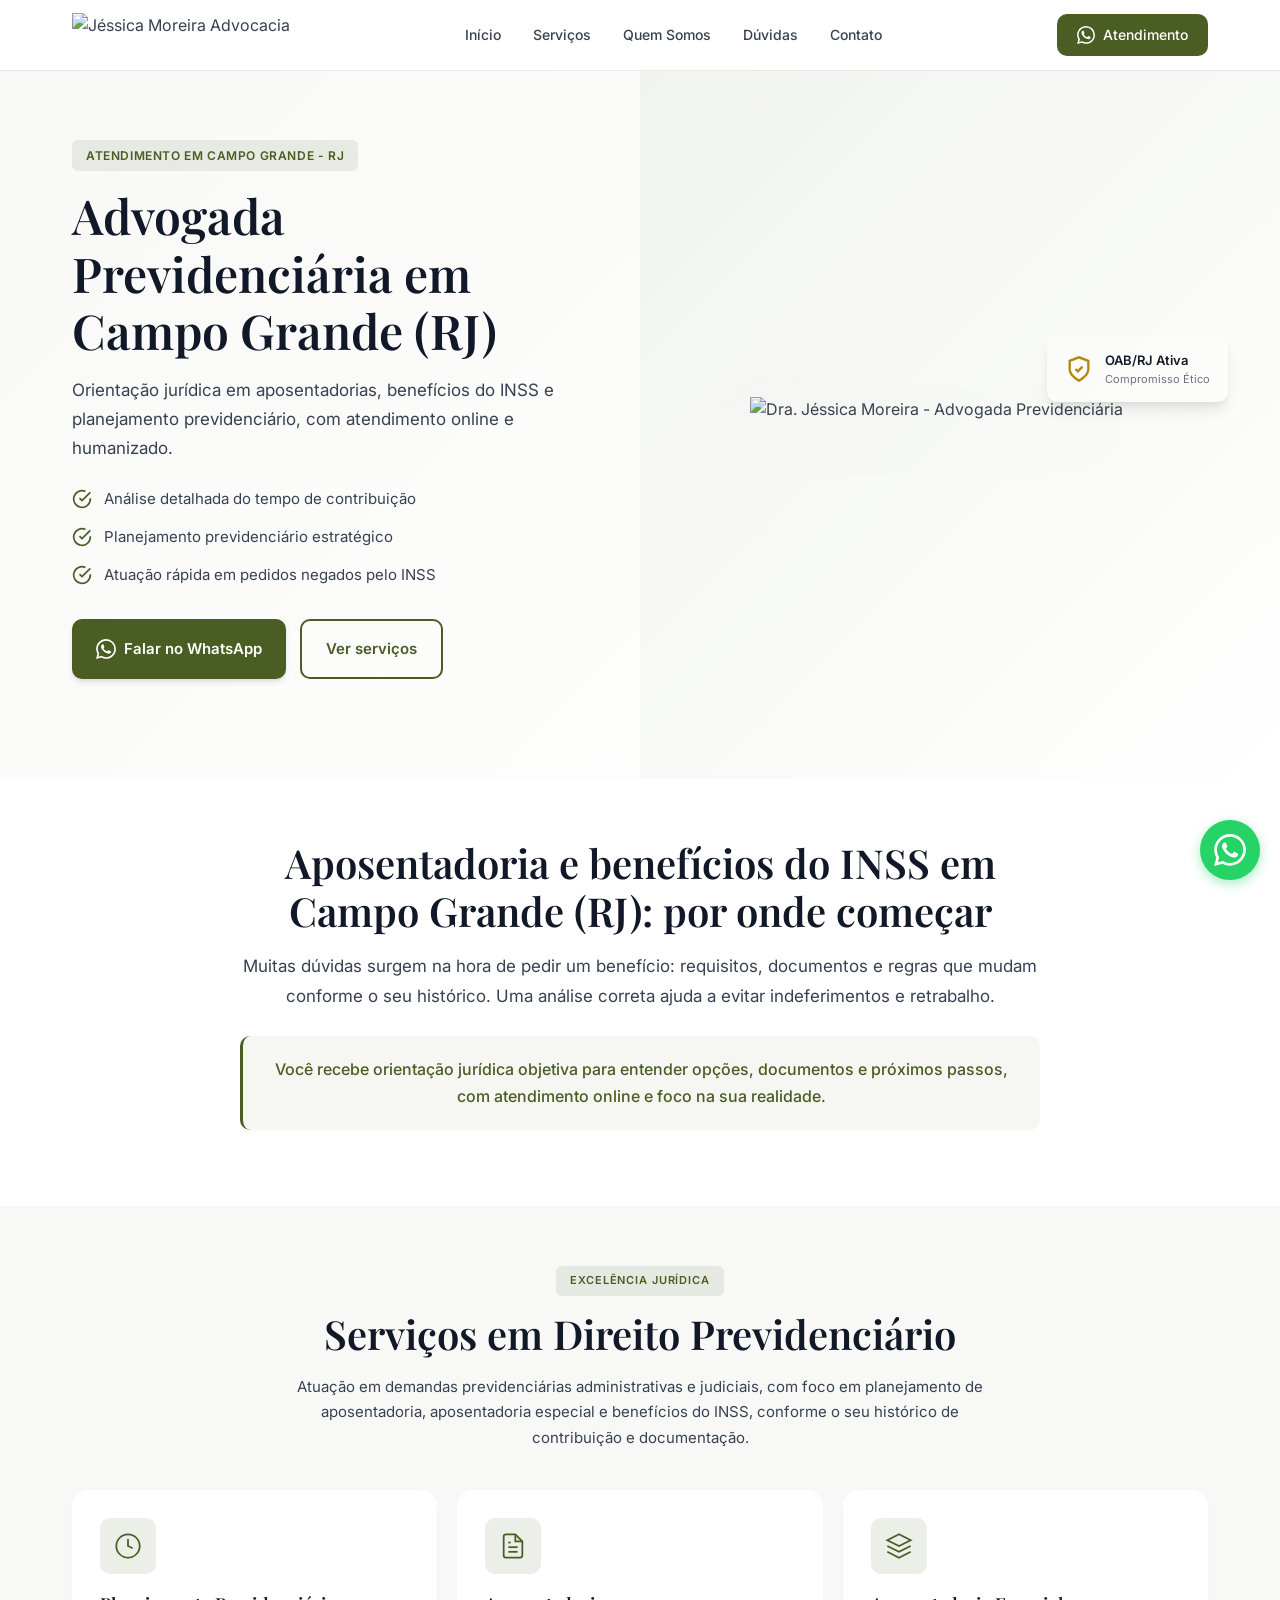
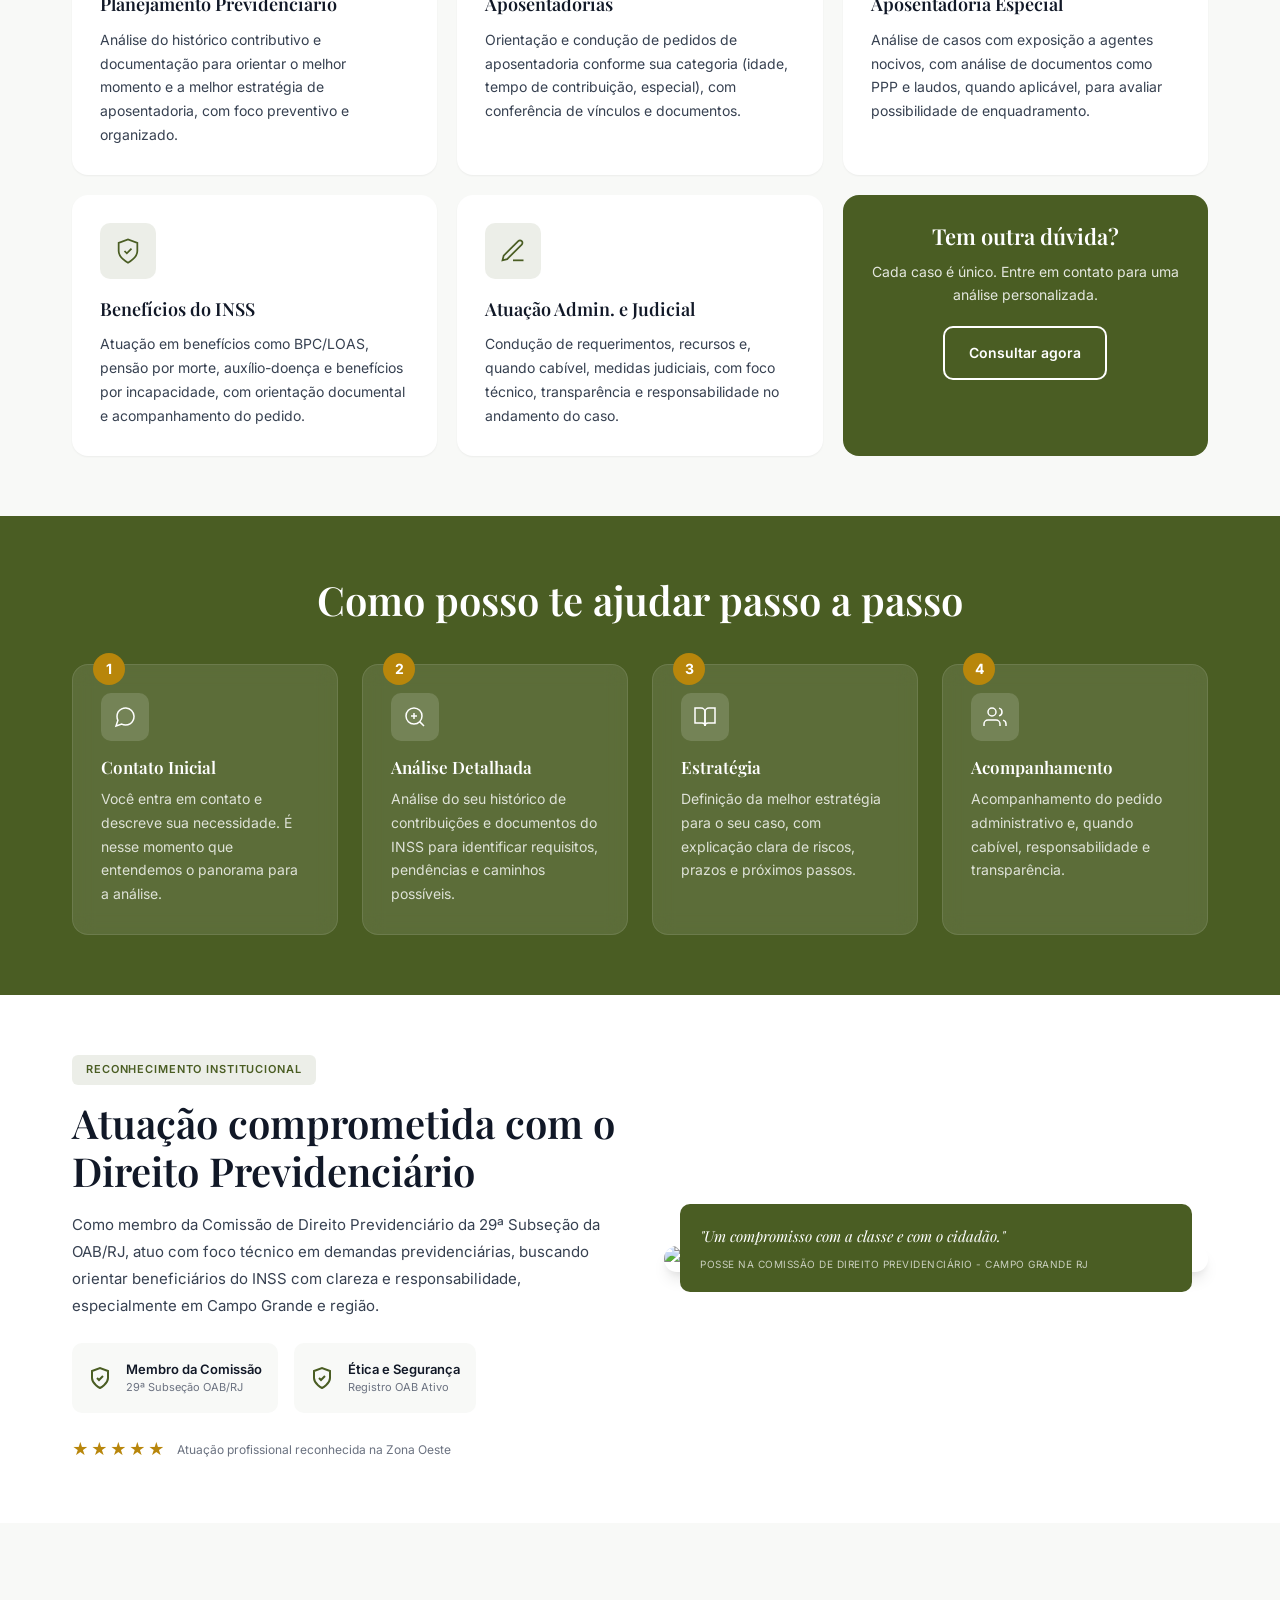
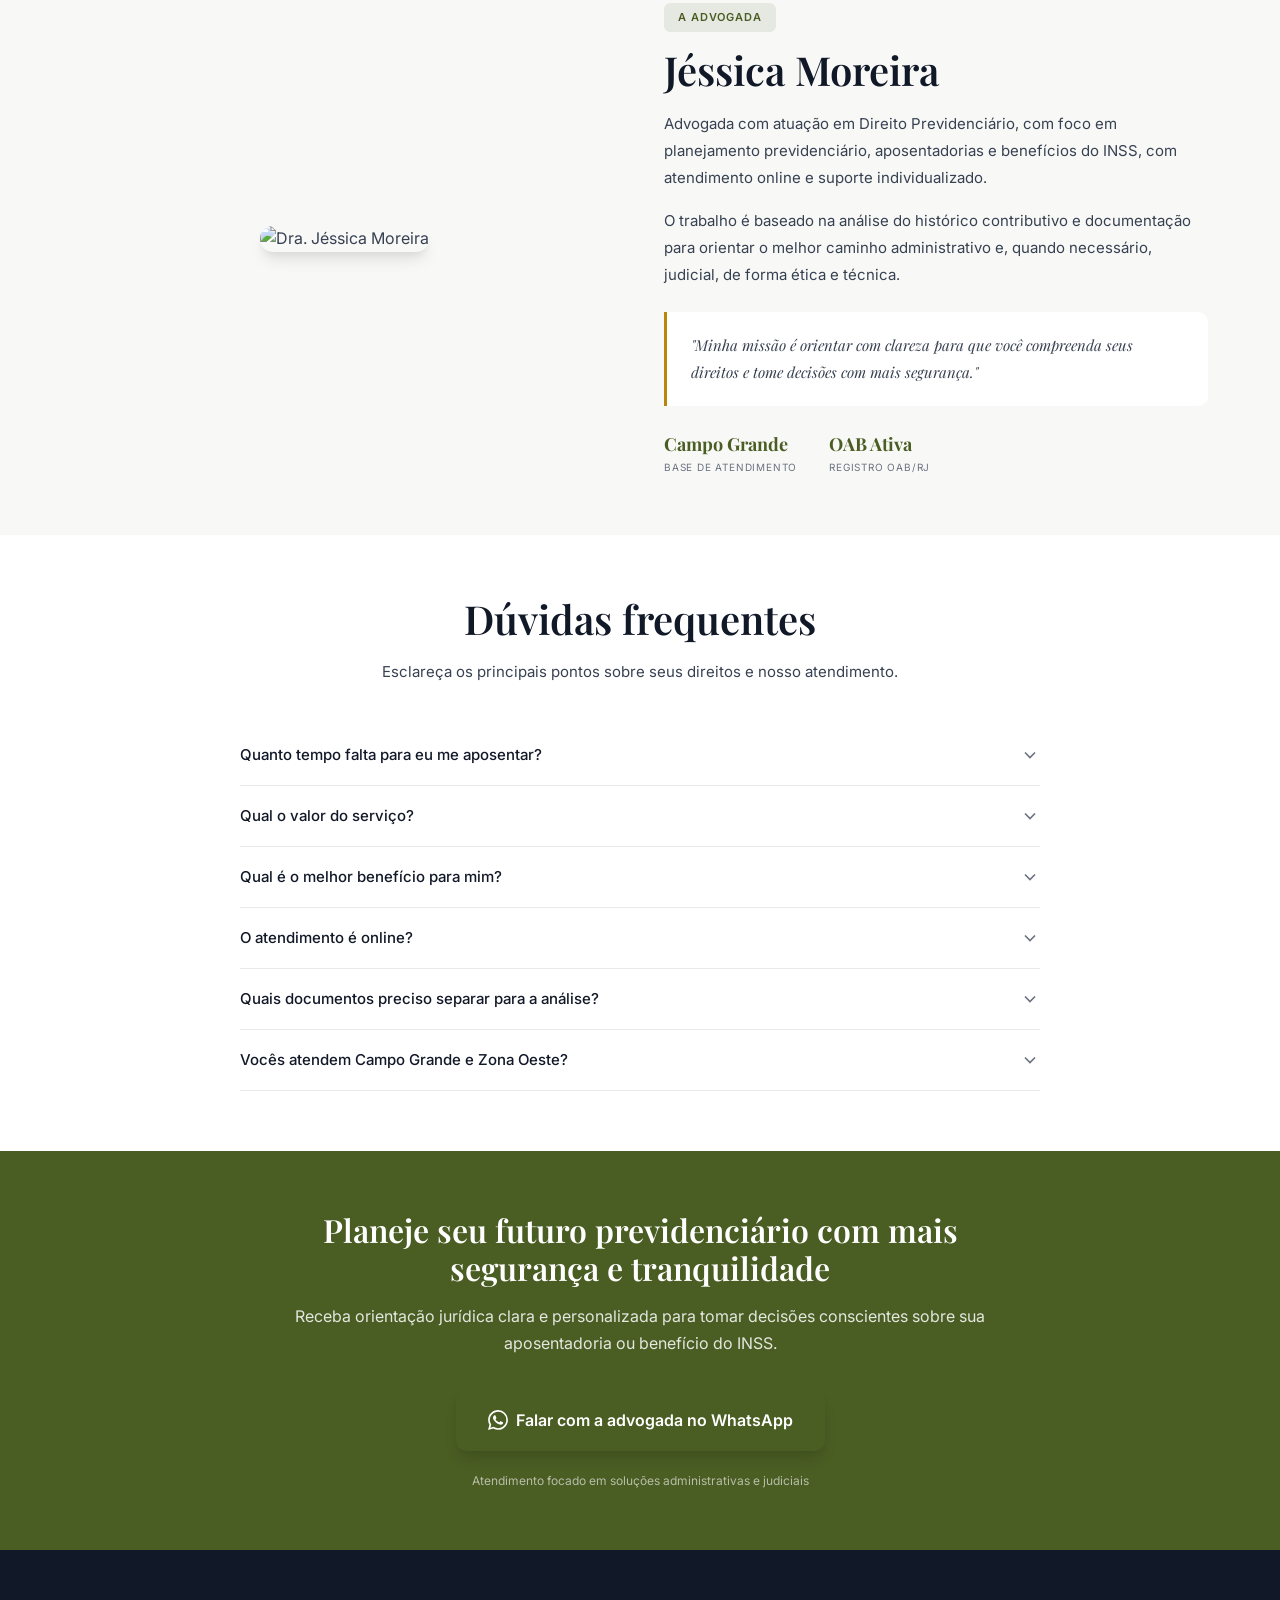
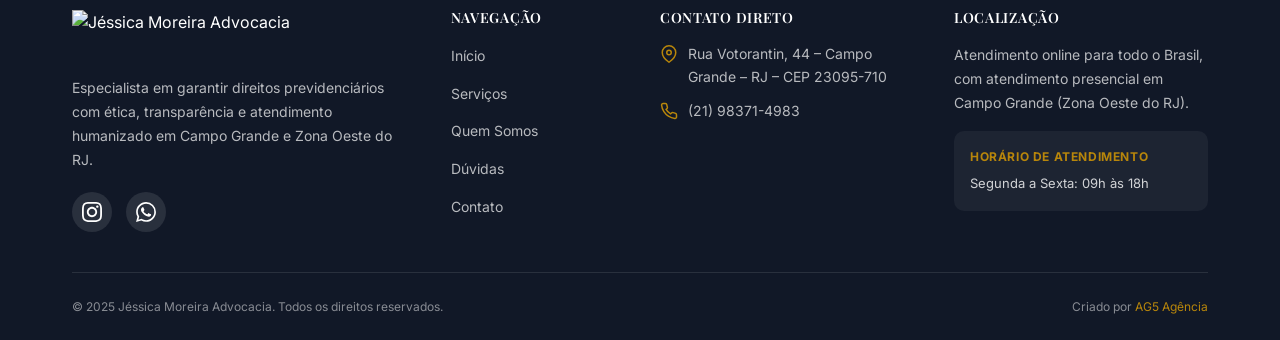
==== commit 1f287ec7: "Fix: correção ortográfica de POSE para POSSE no index.html" ====
--- a/index.html
+++ b/index.html
@@ -432,7 +432,7 @@
                             alt="Dra. Jéssica Moreira em evento institucional">
                         <div class="autoridade-quote">
                             <p>"Um compromisso com a classe e com o cidadão."</p>
-                            <span>POSE NA COMISSÃO DE DIREITO PREVIDENCIÁRIO - CAMPO GRANDE RJ</span>
+                            <span>POSSE NA COMISSÃO DE DIREITO PREVIDENCIÁRIO - CAMPO GRANDE RJ</span>
                         </div>
                     </div>
                 </div>
